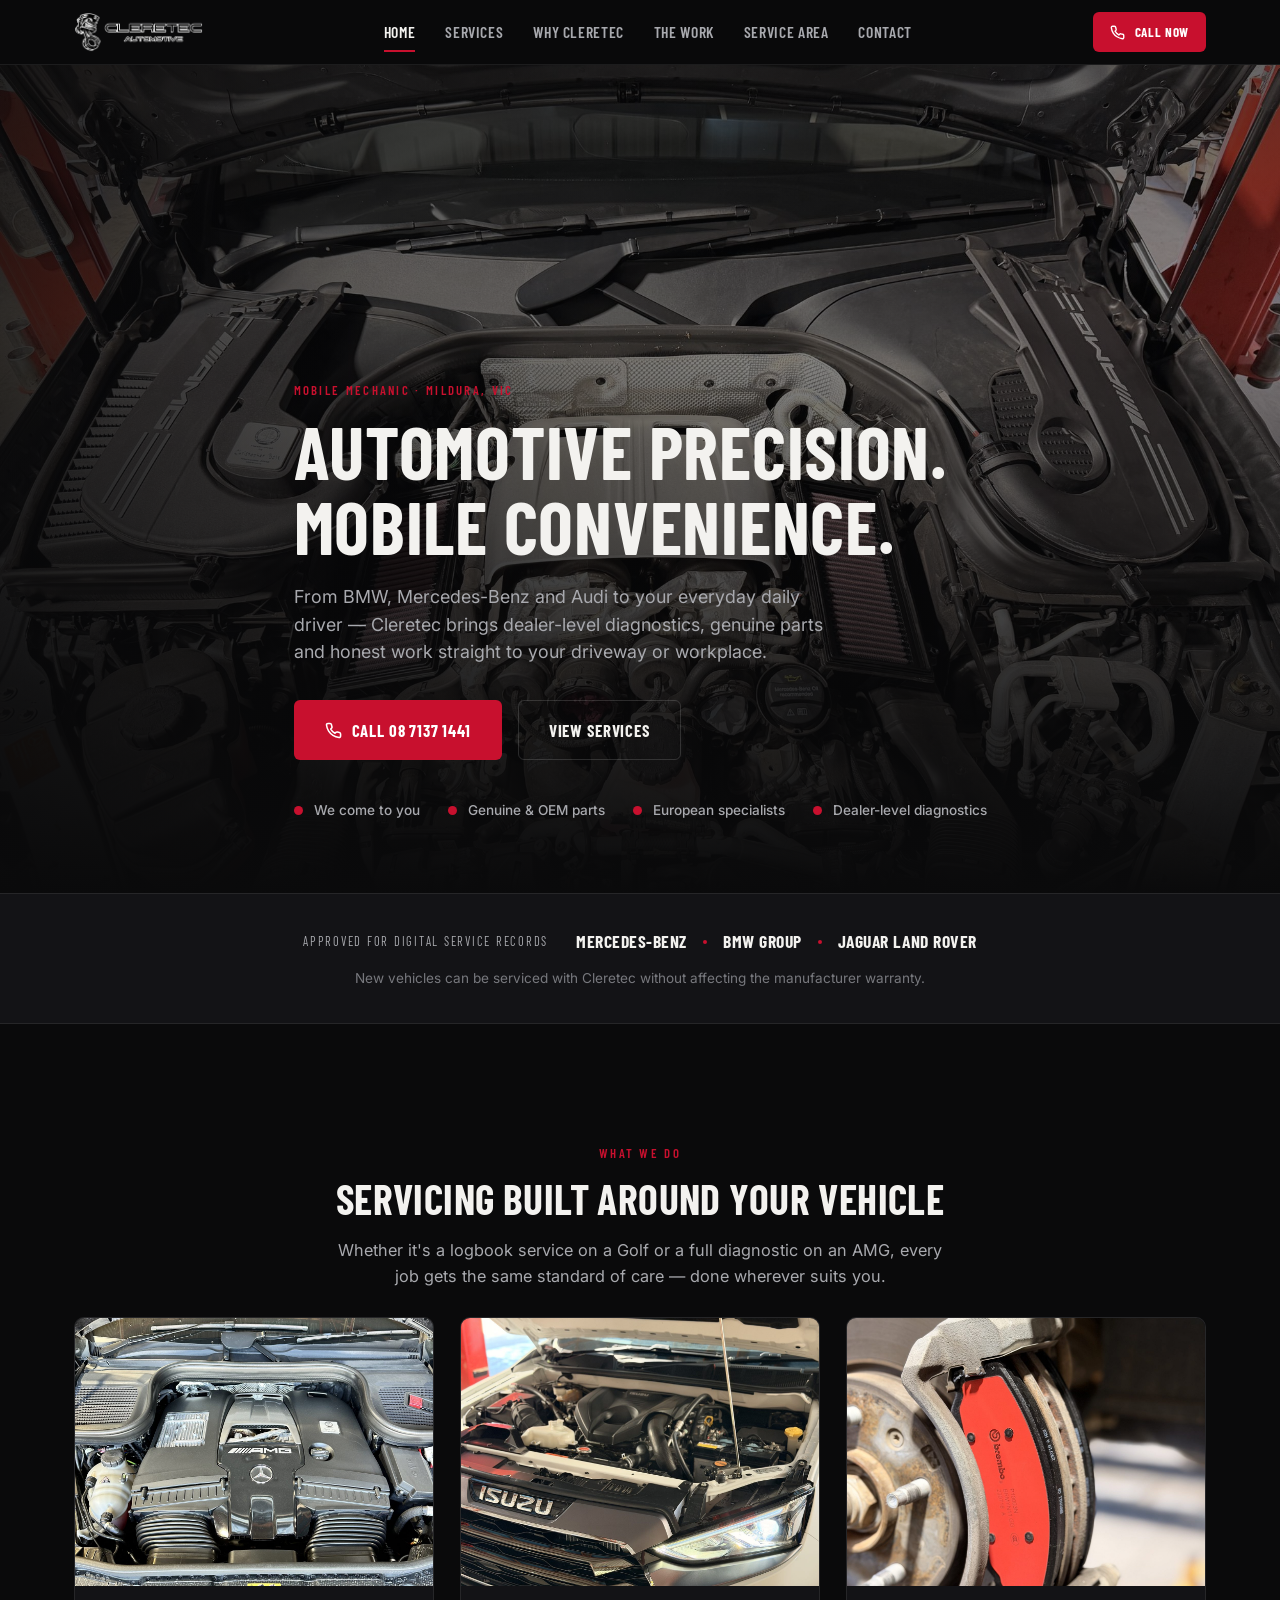
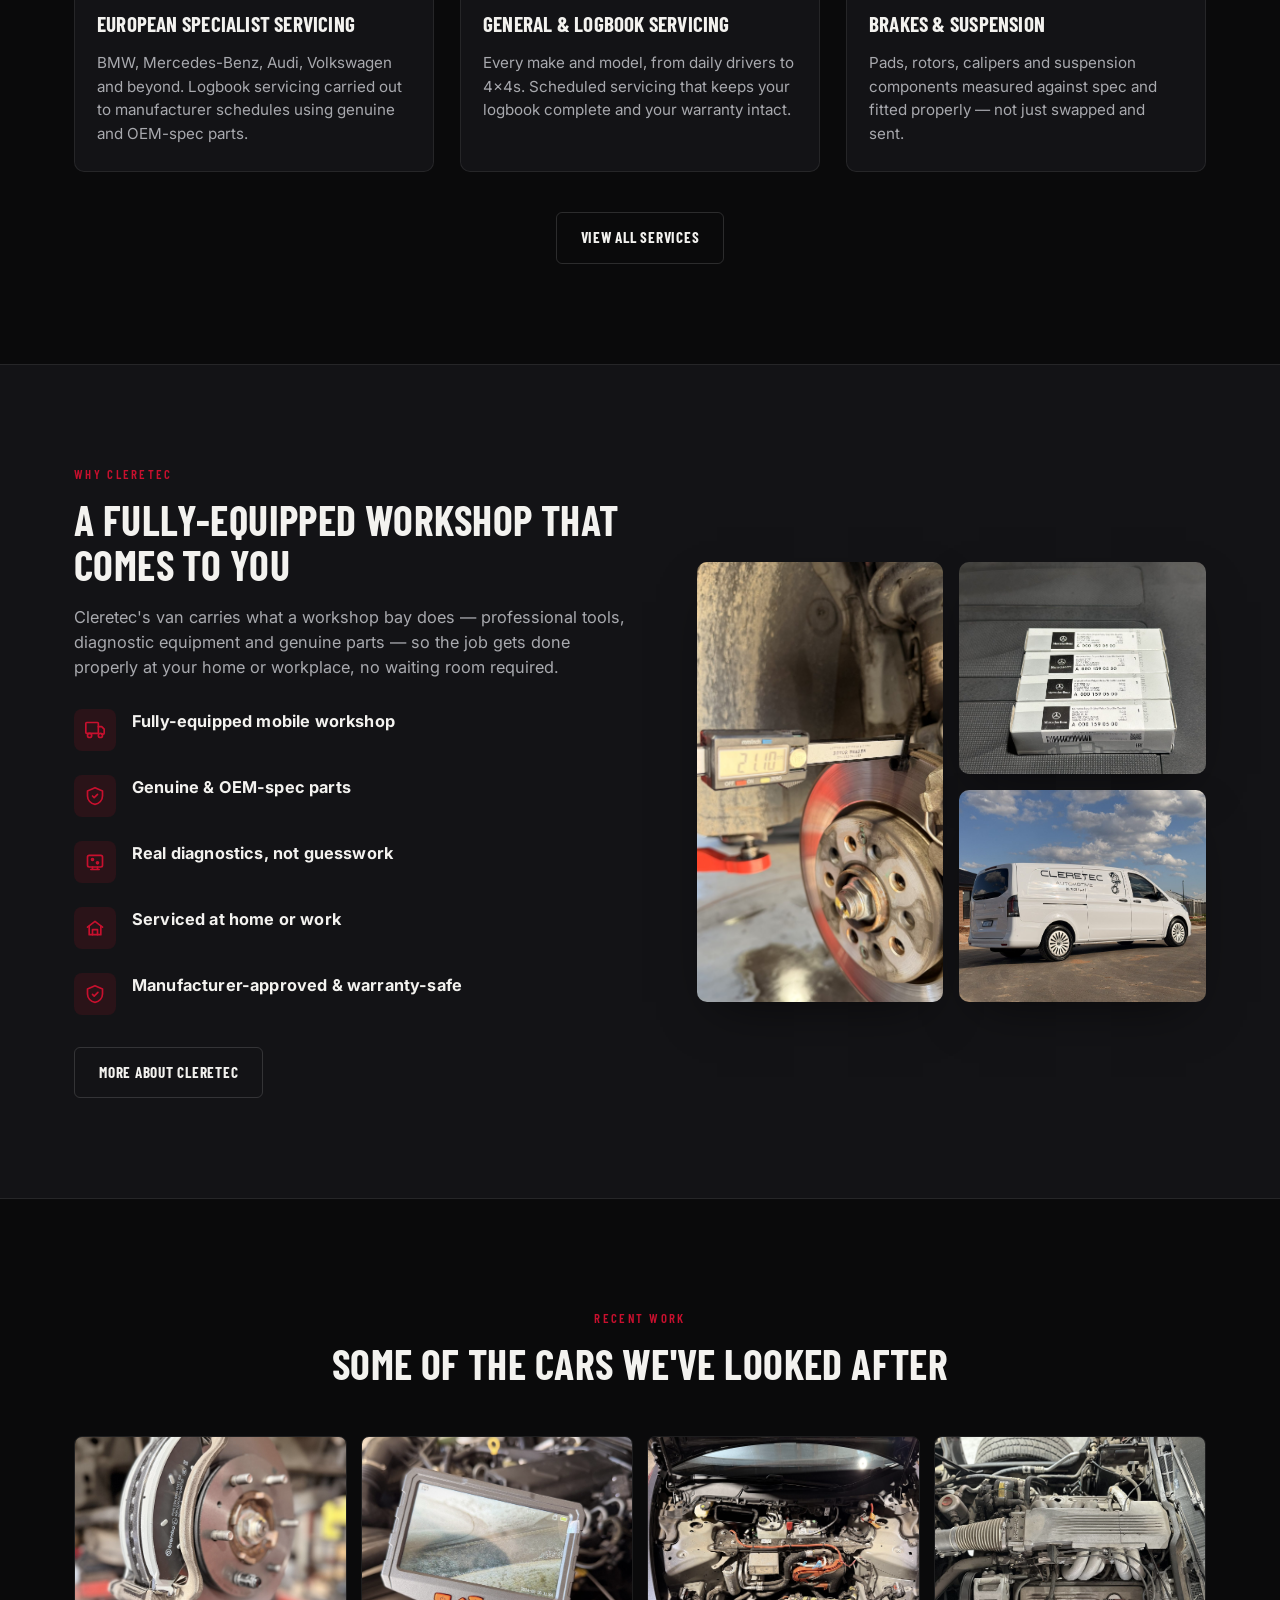
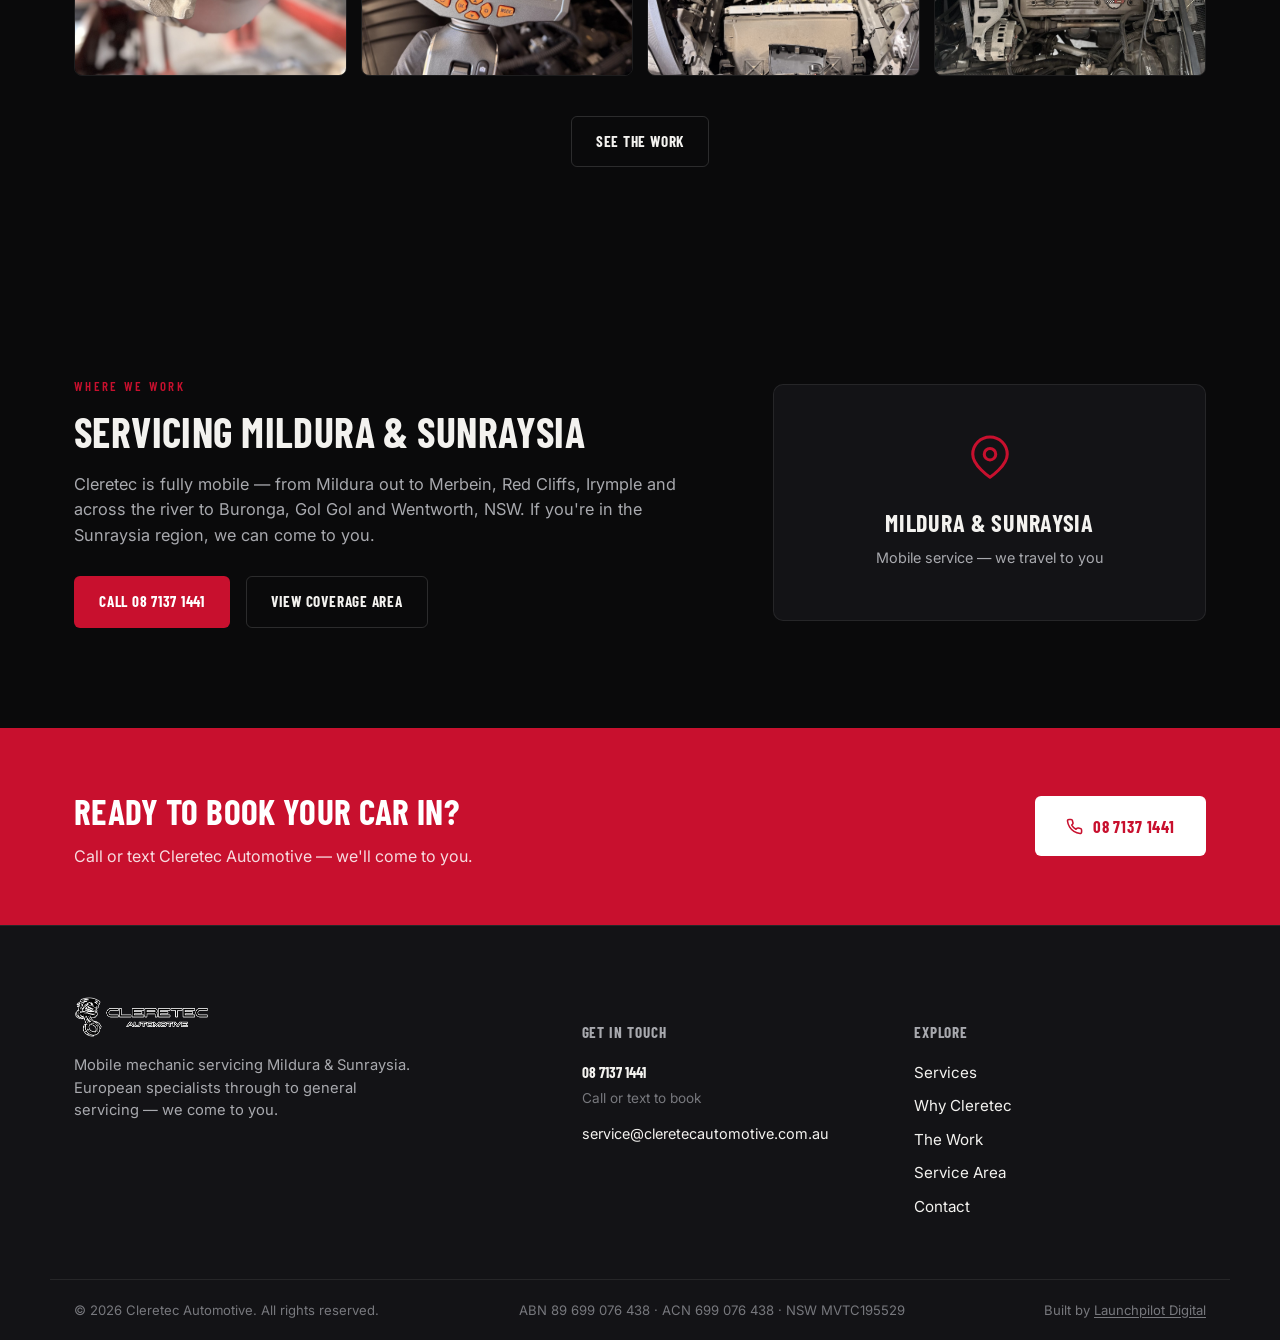
==== index.html @ f159f2f2 "Initial commit: Cleretec Automotive marketing site Static multi-page site (home, services, why us, w" ====
<!DOCTYPE html>
<html lang="en-AU">
<head>
<meta charset="UTF-8">
<meta name="viewport" content="width=device-width, initial-scale=1.0">
<title>Cleretec Automotive | Mobile Mechanic Mildura — European & General Servicing</title>
<meta name="description" content="Cleretec Automotive is a mobile mechanic servicing Mildura &amp; the Sunraysia region — European specialists (BMW, Mercedes-Benz, Audi, VW) through to general servicing, brakes, diagnostics and batteries. We come to you.">
<meta name="theme-color" content="#0a0a0b">
<link rel="icon" type="image/png" sizes="32x32" href="images/favicon-32.png">
<link rel="apple-touch-icon" sizes="180x180" href="images/favicon-180.png">
<link rel="preconnect" href="https://fonts.googleapis.com">
<link rel="preconnect" href="https://fonts.gstatic.com" crossorigin>
<link href="https://fonts.googleapis.com/css2?family=Barlow+Condensed:wght@500;600;700;800&family=Inter:wght@400;500;600;700&display=swap" rel="stylesheet">
<link rel="stylesheet" href="css/styles.css">

<link rel="canonical" href="https://cleretecautomotive.com.au/">

<meta property="og:type" content="website">
<meta property="og:site_name" content="Cleretec Automotive">
<meta property="og:title" content="Cleretec Automotive | Mobile Mechanic Mildura — European & General Servicing">
<meta property="og:description" content="Cleretec Automotive is a mobile mechanic servicing Mildura &amp; the Sunraysia region — European specialists (BMW, Mercedes-Benz, Audi, VW) through to general servicing, brakes, diagnostics and batteries. We come to you.">
<meta property="og:url" content="https://cleretecautomotive.com.au/">
<meta property="og:image" content="https://cleretecautomotive.com.au/images/og-image.jpg">
<meta property="og:image:width" content="1200">
<meta property="og:image:height" content="630">
<meta property="og:locale" content="en_AU">

<meta name="twitter:card" content="summary_large_image">
<meta name="twitter:title" content="Cleretec Automotive | Mobile Mechanic Mildura — European & General Servicing">
<meta name="twitter:description" content="Cleretec Automotive is a mobile mechanic servicing Mildura &amp; the Sunraysia region — European specialists (BMW, Mercedes-Benz, Audi, VW) through to general servicing, brakes, diagnostics and batteries. We come to you.">
<meta name="twitter:image" content="https://cleretecautomotive.com.au/images/og-image.jpg">

<script type="application/ld+json">
{
  "@context": "https://schema.org",
  "@type": "AutoRepair",
  "@id": "https://cleretecautomotive.com.au/#business",
  "name": "Cleretec Automotive",
  "url": "https://cleretecautomotive.com.au/",
  "image": "https://cleretecautomotive.com.au/images/og-image.jpg",
  "logo": "https://cleretecautomotive.com.au/images/logo.png",
  "telephone": "+61871371441",
  "email": "service@cleretecautomotive.com.au",
  "description": "Fully mobile mechanic based in Mildura, VIC, servicing the Sunraysia region. European specialist servicing (Mercedes-Benz, BMW, Audi, Volkswagen) through to general servicing, approved for digital service records across Mercedes-Benz, BMW Group and Jaguar Land Rover.",
  "priceRange": "$$",
  "areaServed": [
    {
      "@type": "City",
      "name": "Mildura, VIC"
    },
    {
      "@type": "Place",
      "name": "Merbein, VIC"
    },
    {
      "@type": "Place",
      "name": "Red Cliffs, VIC"
    },
    {
      "@type": "Place",
      "name": "Irymple, VIC"
    },
    {
      "@type": "Place",
      "name": "Nichols Point, VIC"
    },
    {
      "@type": "Place",
      "name": "Buronga, NSW"
    },
    {
      "@type": "Place",
      "name": "Gol Gol, NSW"
    },
    {
      "@type": "Place",
      "name": "Wentworth, NSW"
    }
  ],
  "address": {
    "@type": "PostalAddress",
    "addressLocality": "Mildura",
    "addressRegion": "VIC",
    "addressCountry": "AU"
  },
  "makesOffer": [
    {
      "@type": "Offer",
      "itemOffered": {
        "@type": "Service",
        "name": "European Specialist Servicing"
      }
    },
    {
      "@type": "Offer",
      "itemOffered": {
        "@type": "Service",
        "name": "General & Logbook Servicing"
      }
    },
    {
      "@type": "Offer",
      "itemOffered": {
        "@type": "Service",
        "name": "Brakes & Suspension"
      }
    },
    {
      "@type": "Offer",
      "itemOffered": {
        "@type": "Service",
        "name": "Diagnostics & Fault Finding"
      }
    },
    {
      "@type": "Offer",
      "itemOffered": {
        "@type": "Service",
        "name": "Batteries & Electrical"
      }
    },
    {
      "@type": "Offer",
      "itemOffered": {
        "@type": "Service",
        "name": "Fluids & Filters"
      }
    }
  ]
}
</script>
<script type="application/ld+json">
{
  "@context": "https://schema.org",
  "@type": "BreadcrumbList",
  "itemListElement": [
    {
      "@type": "ListItem",
      "position": 1,
      "name": "Home",
      "item": "https://cleretecautomotive.com.au/"
    }
  ]
}
</script>
</head>
<body>
<div class="route-progress" id="routeProgress"></div>
<header class="site-header" id="siteHeader">
  <div class="site-header__inner">
    <a href="index.html" class="brand">
      <img src="images/logo.png" alt="Cleretec Automotive" class="brand__logo">
    </a>

    <nav class="nav" id="siteNav">
      <a href="index.html" class="is-active">Home</a>
      <a href="services.html">Services</a>
      <a href="why-cleretec.html">Why Cleretec</a>
      <a href="the-work.html">The Work</a>
      <a href="service-area.html">Service Area</a>
      <a href="contact.html">Contact</a>
    </nav>

    <div class="header__actions">
      <a href="tel:0871371441" class="btn btn--primary btn--sm">
        <svg width="15" height="15" viewBox="0 0 24 24" fill="none" stroke="currentColor" stroke-width="2.2" stroke-linecap="round" stroke-linejoin="round"><path d="M22 16.92v3a2 2 0 0 1-2.18 2 19.79 19.79 0 0 1-8.63-3.07 19.5 19.5 0 0 1-6-6 19.79 19.79 0 0 1-3.07-8.67A2 2 0 0 1 4.11 2h3a2 2 0 0 1 2 1.72c.127.96.361 1.903.7 2.81a2 2 0 0 1-.45 2.11L8.09 9.91a16 16 0 0 0 6 6l1.27-1.27a2 2 0 0 1 2.11-.45c.907.339 1.85.573 2.81.7A2 2 0 0 1 22 16.92z"/></svg>
        Call Now
      </a>
      <button class="nav-toggle" id="navToggle" aria-label="Toggle menu" aria-expanded="false">
        <span></span><span></span><span></span>
      </button>
    </div>
  </div>
</header>
<main id="top">

  <!-- HERO -->
  <section class="hero">
    <div class="hero__media">
      <img src="images/hero-amg-engine.jpg" alt="Mercedes-AMG V8 engine bay serviced by Cleretec Automotive" loading="eager">
      <div class="hero__scrim"></div>
    </div>
    <div class="hero__content container">
      <p class="eyebrow">Mobile Mechanic · Mildura, VIC</p>
      <h1>Automotive precision.<br>Mobile convenience.</h1>
      <p class="hero__lead">From BMW, Mercedes-Benz and Audi to your everyday daily driver — Cleretec brings dealer-level diagnostics, genuine parts and honest work straight to your driveway or workplace.</p>
      <div class="hero__actions">
        <a href="tel:0871371441" class="btn btn--primary btn--lg">
          <svg width="17" height="17" viewBox="0 0 24 24" fill="none" stroke="currentColor" stroke-width="2.2" stroke-linecap="round" stroke-linejoin="round"><path d="M22 16.92v3a2 2 0 0 1-2.18 2 19.79 19.79 0 0 1-8.63-3.07 19.5 19.5 0 0 1-6-6 19.79 19.79 0 0 1-3.07-8.67A2 2 0 0 1 4.11 2h3a2 2 0 0 1 2 1.72c.127.96.361 1.903.7 2.81a2 2 0 0 1-.45 2.11L8.09 9.91a16 16 0 0 0 6 6l1.27-1.27a2 2 0 0 1 2.11-.45c.907.339 1.85.573 2.81.7A2 2 0 0 1 22 16.92z"/></svg>
          Call 08 7137 1441
        </a>
        <a href="services.html" class="btn btn--ghost btn--lg">View Services</a>
      </div>
      <ul class="hero__badges">
        <li>We come to you</li>
        <li>Genuine &amp; OEM parts</li>
        <li>European specialists</li>
        <li>Dealer-level diagnostics</li>
      </ul>
    </div>
  </section>

  <!-- BRANDS STRIP -->
  <section class="brands-strip">
    <div class="container brands-strip__inner">
      <span class="brands-strip__label">Approved For Digital Service Records</span>
      <span class="brands-strip__names">
        Mercedes-Benz <span class="dot"></span> BMW Group <span class="dot"></span> Jaguar Land Rover
      </span>
      <p class="brands-strip__note">New vehicles can be serviced with Cleretec without affecting the manufacturer warranty.</p>
    </div>
  </section>

  <!-- SERVICES TEASER -->
  <section class="services" id="services">
    <div class="container">
      <p class="eyebrow eyebrow--center">What We Do</p>
      <h2 class="section-title">Servicing built around your vehicle</h2>
      <p class="section-lead">Whether it's a logbook service on a Golf or a full diagnostic on an AMG, every job gets the same standard of care — done wherever suits you.</p>

      <div class="grid grid--services">

        <article class="card">
          <div class="card__media"><img src="images/amg-v8.jpg" alt="AMG V8 engine bay" loading="lazy"></div>
          <div class="card__body">
            <h3>European Specialist Servicing</h3>
            <p>BMW, Mercedes-Benz, Audi, Volkswagen and beyond. Logbook servicing carried out to manufacturer schedules using genuine and OEM-spec parts.</p>
          </div>
        </article>

        <article class="card">
          <div class="card__media"><img src="images/isuzu-engine.jpg" alt="General servicing on a modern SUV engine bay" loading="lazy"></div>
          <div class="card__body">
            <h3>General &amp; Logbook Servicing</h3>
            <p>Every make and model, from daily drivers to 4x4s. Scheduled servicing that keeps your logbook complete and your warranty intact.</p>
          </div>
        </article>

        <article class="card">
          <div class="card__media"><img src="images/brembo-brake-bmw.jpg" alt="Brembo brake pad fitted to a BMW" loading="lazy"></div>
          <div class="card__body">
            <h3>Brakes &amp; Suspension</h3>
            <p>Pads, rotors, calipers and suspension components measured against spec and fitted properly — not just swapped and sent.</p>
          </div>
        </article>

      </div>

      <div class="teaser-foot">
        <a href="services.html" class="btn btn--ghost">View All Services</a>
      </div>
    </div>
  </section>

  <!-- WHY TEASER -->
  <section class="why" id="why">
    <div class="container why__grid">
      <div class="why__text">
        <p class="eyebrow">Why Cleretec</p>
        <h2 class="section-title">A fully-equipped workshop that comes to you</h2>
        <p class="section-lead">Cleretec's van carries what a workshop bay does — professional tools, diagnostic equipment and genuine parts — so the job gets done properly at your home or workplace, no waiting room required.</p>

        <ul class="why__list">
          <li>
            <span class="why__icon">
              <svg width="20" height="20" viewBox="0 0 24 24" fill="none" stroke="currentColor" stroke-width="2" stroke-linecap="round" stroke-linejoin="round"><rect x="1" y="3" width="15" height="13" rx="1"/><path d="M16 8h4l3 3v5a1 1 0 0 1-1 1h-2"/><circle cx="5.5" cy="18.5" r="2.5"/><circle cx="18.5" cy="18.5" r="2.5"/></svg>
            </span>
            <div><h4>Fully-equipped mobile workshop</h4></div>
          </li>
          <li>
            <span class="why__icon">
              <svg width="20" height="20" viewBox="0 0 24 24" fill="none" stroke="currentColor" stroke-width="2" stroke-linecap="round" stroke-linejoin="round"><path d="M12 2 3 6v6c0 5 3.8 9.4 9 10 5.2-.6 9-5 9-10V6l-9-4Z"/><path d="m9 12 2 2 4-4"/></svg>
            </span>
            <div><h4>Genuine &amp; OEM-spec parts</h4></div>
          </li>
          <li>
            <span class="why__icon">
              <svg width="20" height="20" viewBox="0 0 24 24" fill="none" stroke="currentColor" stroke-width="2" stroke-linecap="round" stroke-linejoin="round"><rect x="3" y="4" width="18" height="14" rx="2"/><path d="M7 21h10M9 18v3M15 18v3"/><circle cx="9" cy="9" r="1.2"/><circle cx="15" cy="13" r="1.2"/></svg>
            </span>
            <div><h4>Real diagnostics, not guesswork</h4></div>
          </li>
          <li>
            <span class="why__icon">
              <svg width="20" height="20" viewBox="0 0 24 24" fill="none" stroke="currentColor" stroke-width="2" stroke-linecap="round" stroke-linejoin="round"><path d="M3 11 12 4l9 7"/><path d="M5 10v10h14V10"/><path d="M9 20v-6h6v6"/></svg>
            </span>
            <div><h4>Serviced at home or work</h4></div>
          </li>
          <li>
            <span class="why__icon">
              <svg width="20" height="20" viewBox="0 0 24 24" fill="none" stroke="currentColor" stroke-width="2" stroke-linecap="round" stroke-linejoin="round"><path d="M12 2 3 6v6c0 5 3.8 9.4 9 10 5.2-.6 9-5 9-10V6l-9-4Z"/><path d="M9 12.5 11 14.5 15.5 10"/></svg>
            </span>
            <div><h4>Manufacturer-approved &amp; warranty-safe</h4></div>
          </li>
        </ul>

        <div class="teaser-foot" style="text-align:left; margin-top:32px;">
          <a href="why-cleretec.html" class="btn btn--ghost">More About Cleretec</a>
        </div>
      </div>

      <div class="why__media">
        <img src="images/rotor-measure.jpg" alt="Measuring brake rotor thickness with a digital caliper" class="why__img why__img--1" loading="lazy">
        <img src="images/mb-spark-plugs.jpg" alt="Genuine Mercedes-Benz spark plugs" class="why__img why__img--2" loading="lazy">
        <img src="images/van-open-toolchest.jpg" alt="Cleretec Automotive van fitted with tool storage" class="why__img why__img--3" loading="lazy">
      </div>
    </div>
  </section>

  <!-- WORK TEASER -->
  <section class="gallery" id="work">
    <div class="container">
      <p class="eyebrow eyebrow--center">Recent Work</p>
      <h2 class="section-title">Some of the cars we've looked after</h2>

      <div class="gallery__grid">
        <img src="images/brembo-brake-rotor.jpg" alt="Brembo brake rotor and pad" loading="lazy">
        <img src="images/borescope.jpg" alt="Borescope engine inspection" loading="lazy">
        <img src="images/hybrid-hv-cables.jpg" alt="Hybrid vehicle high-voltage system" loading="lazy">
        <img src="images/suspension-coilover.jpg" alt="Suspension and coilover replacement" loading="lazy">
      </div>

      <div class="teaser-foot">
        <a href="the-work.html" class="btn btn--ghost">See The Work</a>
      </div>
    </div>
  </section>

  <!-- SERVICE AREA TEASER -->
  <section class="area" id="area">
    <div class="container area__grid">
      <div>
        <p class="eyebrow">Where We Work</p>
        <h2 class="section-title">Servicing Mildura &amp; Sunraysia</h2>
        <p class="section-lead">Cleretec is fully mobile — from Mildura out to Merbein, Red Cliffs, Irymple and across the river to Buronga, Gol Gol and Wentworth, NSW. If you're in the Sunraysia region, we can come to you.</p>
        <div class="hero__actions" style="margin-bottom:0;">
          <a href="tel:0871371441" class="btn btn--primary">
            Call 08 7137 1441
          </a>
          <a href="service-area.html" class="btn btn--ghost">View Coverage Area</a>
        </div>
      </div>
      <div class="area__badge">
        <svg width="46" height="46" viewBox="0 0 24 24" fill="none" stroke="currentColor" stroke-width="1.6" stroke-linecap="round" stroke-linejoin="round"><path d="M21 10c0 6-9 12-9 12s-9-6-9-12a9 9 0 0 1 18 0Z"/><circle cx="12" cy="10" r="3"/></svg>
        <p>Mildura &amp; Sunraysia</p>
        <span>Mobile service — we travel to you</span>
      </div>
    </div>
  </section>
  <section class="cta-banner">
    <div class="container cta-banner__inner">
      <div>
        <h2>Ready to book your car in?</h2>
        <p>Call or text Cleretec Automotive — we'll come to you.</p>
      </div>
      <a href="tel:0871371441" class="btn btn--primary btn--lg">
        <svg width="17" height="17" viewBox="0 0 24 24" fill="none" stroke="currentColor" stroke-width="2.2" stroke-linecap="round" stroke-linejoin="round"><path d="M22 16.92v3a2 2 0 0 1-2.18 2 19.79 19.79 0 0 1-8.63-3.07 19.5 19.5 0 0 1-6-6 19.79 19.79 0 0 1-3.07-8.67A2 2 0 0 1 4.11 2h3a2 2 0 0 1 2 1.72c.127.96.361 1.903.7 2.81a2 2 0 0 1-.45 2.11L8.09 9.91a16 16 0 0 0 6 6l1.27-1.27a2 2 0 0 1 2.11-.45c.907.339 1.85.573 2.81.7A2 2 0 0 1 22 16.92z"/></svg>
        08 7137 1441
      </a>
    </div>
  </section>
</main>

<footer class="site-footer" id="contact-footer">
  <div class="container footer__inner">
    <div class="footer__brand">
      <img src="images/logo.png" alt="Cleretec Automotive" class="footer__logo">
      <p>Mobile mechanic servicing Mildura &amp; Sunraysia. European specialists through to general servicing — we come to you.</p>
    </div>

    <div class="footer__col">
      <h5>Get In Touch</h5>
      <a href="tel:0871371441" class="footer__phone">08 7137 1441</a>
      <p class="footer__note">Call or text to book</p>
      <a href="mailto:service@cleretecautomotive.com.au" class="footer__email">service@cleretecautomotive.com.au</a>
    </div>

    <div class="footer__col">
      <h5>Explore</h5>
      <a href="services.html">Services</a>
      <a href="why-cleretec.html">Why Cleretec</a>
      <a href="the-work.html">The Work</a>
      <a href="service-area.html">Service Area</a>
      <a href="contact.html">Contact</a>
    </div>
  </div>
  <div class="footer__bottom container">
    <p>&copy; <span id="year"></span> Cleretec Automotive. All rights reserved.</p>
    <p class="footer__legal">ABN 89 699 076 438 &middot; ACN 699 076 438 &middot; NSW MVTC195529</p>
    <p class="footer__credit">Built by <a href="https://launchpilotdigital.com.au" target="_blank" rel="noopener">Launchpilot Digital</a></p>
  </div>
</footer>

<a href="tel:0871371441" class="mobile-call-fab" aria-label="Call Cleretec Automotive">
  <svg width="22" height="22" viewBox="0 0 24 24" fill="none" stroke="currentColor" stroke-width="2.2" stroke-linecap="round" stroke-linejoin="round"><path d="M22 16.92v3a2 2 0 0 1-2.18 2 19.79 19.79 0 0 1-8.63-3.07 19.5 19.5 0 0 1-6-6 19.79 19.79 0 0 1-3.07-8.67A2 2 0 0 1 4.11 2h3a2 2 0 0 1 2 1.72c.127.96.361 1.903.7 2.81a2 2 0 0 1-.45 2.11L8.09 9.91a16 16 0 0 0 6 6l1.27-1.27a2 2 0 0 1 2.11-.45c.907.339 1.85.573 2.81.7A2 2 0 0 1 22 16.92z"/></svg>
</a>

<script src="js/main.js"></script>
</body>
</html>
---- css/styles.css ----
/* ---------------------------------------------------
   Cleretec Automotive — styles
--------------------------------------------------- */

:root {
  --bg: #0a0a0b;
  --bg-alt: #131316;
  --bg-alt-2: #1a1b1f;
  --line: rgba(255,255,255,0.08);
  --line-strong: rgba(255,255,255,0.14);
  --text: #f3f2ef;
  --text-dim: #a8a9ae;
  --text-dimmer: #77787d;
  --accent: #c8102e;
  --accent-hover: #e2183a;
  --accent-soft: rgba(200,16,46,0.12);
  --radius: 10px;
  --container: 1180px;
  --shadow: 0 20px 50px -20px rgba(0,0,0,0.6);
  --ff-head: "Barlow Condensed", "Arial Narrow", sans-serif;
  --ff-body: "Inter", -apple-system, BlinkMacSystemFont, "Segoe UI", sans-serif;
}

* { box-sizing: border-box; }
html { scroll-behavior: smooth; }

body {
  margin: 0;
  background: var(--bg);
  color: var(--text);
  font-family: var(--ff-body);
  line-height: 1.55;
  -webkit-font-smoothing: antialiased;
}

img { max-width: 100%; display: block; }

/* ---------------- Page transitions ---------------- */
.route-progress {
  position: fixed;
  top: 0;
  left: 0;
  height: 3px;
  width: 0%;
  background: var(--accent);
  z-index: 999;
  opacity: 0;
  pointer-events: none;
  transition: width 0.35s cubic-bezier(.4,0,.2,1), opacity 0.2s ease;
}
.route-progress.is-active { opacity: 1; width: 72%; }
.route-progress.is-done {
  opacity: 0;
  width: 100%;
  transition: width 0.2s ease, opacity 0.3s ease 0.1s;
}

body { animation: ctec-body-in 0.5s ease both; }
main { animation: ctec-main-in 0.6s cubic-bezier(.16,1,.3,1) both; animation-delay: 0.05s; }

body.is-leaving { animation: ctec-body-out 0.32s ease forwards; }
body.is-leaving main { animation: ctec-main-out 0.32s cubic-bezier(.4,0,1,1) forwards; }

@keyframes ctec-body-in { from { opacity: 0; } to { opacity: 1; } }
@keyframes ctec-body-out { to { opacity: 0; } }
@keyframes ctec-main-in {
  from { opacity: 0; transform: translateY(18px); }
  to   { opacity: 1; transform: translateY(0); }
}
@keyframes ctec-main-out {
  to { opacity: 0; transform: translateY(-14px); }
}

@media (prefers-reduced-motion: reduce) {
  .route-progress { transition: none; }
  body, main, body.is-leaving, body.is-leaving main {
    animation: none !important;
  }
}

a {
  color: inherit;
  text-decoration: none;
}

h1, h2, h3, h4 {
  font-family: var(--ff-head);
  font-weight: 700;
  letter-spacing: 0.01em;
  margin: 0;
  text-transform: uppercase;
}

p { margin: 0; }

.container {
  max-width: var(--container);
  margin: 0 auto;
  padding: 0 24px;
}

.eyebrow {
  font-family: var(--ff-head);
  text-transform: uppercase;
  letter-spacing: 0.18em;
  font-size: 0.8rem;
  font-weight: 600;
  color: var(--accent);
  margin: 0 0 12px;
}
.eyebrow--center { text-align: center; }

.section-title {
  font-size: clamp(1.9rem, 3.4vw, 2.6rem);
  line-height: 1.08;
  margin-bottom: 18px;
}

.section-lead {
  color: var(--text-dim);
  font-size: 1.02rem;
  max-width: 620px;
  margin-bottom: 28px;
}

section.services .section-title,
section.services .section-lead,
section.gallery .section-title {
  text-align: center;
  margin-left: auto;
  margin-right: auto;
}

/* ---------------- Buttons ---------------- */
.btn {
  display: inline-flex;
  align-items: center;
  gap: 10px;
  font-family: var(--ff-head);
  font-weight: 700;
  text-transform: uppercase;
  letter-spacing: 0.05em;
  font-size: 0.95rem;
  padding: 13px 24px;
  border-radius: 6px;
  border: 1px solid transparent;
  cursor: pointer;
  transition: transform 0.15s ease, background 0.2s ease, border-color 0.2s ease;
  white-space: nowrap;
}
.btn:hover { transform: translateY(-1px); }

.btn--primary {
  background: var(--accent);
  color: #fff;
}
.btn--primary:hover { background: var(--accent-hover); }

.btn--ghost {
  background: transparent;
  border-color: var(--line-strong);
  color: var(--text);
}
.btn--ghost:hover { border-color: var(--text-dim); }

.btn--lg { padding: 16px 30px; font-size: 1.05rem; }
.btn--sm { padding: 9px 16px; font-size: 0.82rem; }

/* ---------------- Header ---------------- */
.site-header {
  position: sticky;
  top: 0;
  z-index: 100;
  background: rgba(10,10,11,0.85);
  backdrop-filter: blur(10px);
  border-bottom: 1px solid var(--line);
}
.site-header__inner {
  max-width: var(--container);
  margin: 0 auto;
  padding: 12px 24px;
  display: flex;
  align-items: center;
  justify-content: space-between;
  gap: 20px;
}

.brand__logo { height: 40px; width: auto; }

.nav {
  display: flex;
  gap: 30px;
}
.nav a {
  font-family: var(--ff-head);
  font-size: 0.98rem;
  font-weight: 600;
  letter-spacing: 0.04em;
  text-transform: uppercase;
  color: var(--text-dim);
  transition: color 0.15s ease;
}
.nav a:hover { color: var(--text); }
.nav a.is-active {
  color: var(--text);
  position: relative;
}
.nav a.is-active::after {
  content: "";
  position: absolute;
  left: 0;
  right: 0;
  bottom: -8px;
  height: 2px;
  background: var(--accent);
}

.header__actions {
  display: flex;
  align-items: center;
  gap: 14px;
}

.nav-toggle {
  display: none;
  flex-direction: column;
  justify-content: center;
  gap: 5px;
  width: 34px;
  height: 34px;
  background: transparent;
  border: 1px solid var(--line-strong);
  border-radius: 6px;
  cursor: pointer;
  padding: 0;
}
.nav-toggle span {
  display: block;
  height: 2px;
  width: 16px;
  margin: 0 auto;
  background: var(--text);
  transition: transform 0.2s ease, opacity 0.2s ease;
}
.nav-toggle.is-open span:nth-child(1) { transform: translateY(7px) rotate(45deg); }
.nav-toggle.is-open span:nth-child(2) { opacity: 0; }
.nav-toggle.is-open span:nth-child(3) { transform: translateY(-7px) rotate(-45deg); }

/* ---------------- Hero ---------------- */
.hero {
  position: relative;
  min-height: 92vh;
  display: flex;
  align-items: flex-end;
  overflow: hidden;
}
.hero__media {
  position: absolute;
  inset: 0;
  z-index: 0;
}
.hero__media img {
  width: 100%;
  height: 100%;
  object-fit: cover;
  object-position: center 60%;
}
.hero__scrim {
  position: absolute;
  inset: 0;
  background:
    linear-gradient(180deg, rgba(8,8,9,0.55) 0%, rgba(8,8,9,0.35) 30%, rgba(8,8,9,0.85) 78%, #0a0a0b 100%),
    linear-gradient(90deg, rgba(8,8,9,0.75) 0%, rgba(8,8,9,0.15) 55%);
}

.hero__content {
  position: relative;
  z-index: 1;
  padding-top: 80px;
  padding-bottom: 72px;
  max-width: 760px;
}

.hero h1 {
  font-size: clamp(2.6rem, 6vw, 4.6rem);
  line-height: 1.02;
  margin-bottom: 20px;
}

.hero__lead {
  color: var(--text-dim);
  font-size: 1.12rem;
  max-width: 540px;
  margin-bottom: 34px;
}

.hero__actions {
  display: flex;
  gap: 16px;
  flex-wrap: wrap;
  margin-bottom: 40px;
}

.hero__badges {
  list-style: none;
  margin: 0;
  padding: 0;
  display: flex;
  flex-wrap: wrap;
  gap: 10px 28px;
}
.hero__badges li {
  font-size: 0.85rem;
  color: var(--text-dim);
  position: relative;
  padding-left: 20px;
  font-weight: 500;
}
.hero__badges li::before {
  content: "";
  position: absolute;
  left: 0;
  top: 6px;
  width: 9px;
  height: 9px;
  border-radius: 50%;
  background: var(--accent);
}

/* ---------------- Page banner (inner pages) ---------------- */
.page-hero {
  position: relative;
  min-height: 42vh;
  display: flex;
  align-items: flex-end;
  overflow: hidden;
}
.page-hero__media {
  position: absolute;
  inset: 0;
  z-index: 0;
}
.page-hero__media img {
  width: 100%;
  height: 100%;
  object-fit: cover;
}
.page-hero__scrim {
  position: absolute;
  inset: 0;
  background:
    linear-gradient(180deg, rgba(8,8,9,0.55) 0%, rgba(8,8,9,0.5) 40%, #0a0a0b 100%),
    linear-gradient(90deg, rgba(8,8,9,0.7) 0%, rgba(8,8,9,0.1) 60%);
}
.page-hero__content {
  position: relative;
  z-index: 1;
  padding: 90px 0 44px;
}
.page-hero .eyebrow { margin-bottom: 10px; }
.page-hero h1 {
  font-size: clamp(2.2rem, 4.6vw, 3.4rem);
  line-height: 1.05;
}
.page-hero__lead {
  margin-top: 14px;
  max-width: 560px;
  color: var(--text-dim);
  font-size: 1.05rem;
}

.teaser-foot {
  margin-top: 40px;
  text-align: center;
}

/* ---------------- Brands strip ---------------- */
.brands-strip {
  background: var(--bg-alt);
  border-top: 1px solid var(--line);
  border-bottom: 1px solid var(--line);
  padding: 34px 0;
}
.brands-strip__inner {
  display: flex;
  align-items: center;
  justify-content: center;
  gap: 10px 28px;
  flex-wrap: wrap;
  text-align: center;
}
.brands-strip__label {
  font-family: var(--ff-head);
  text-transform: uppercase;
  letter-spacing: 0.14em;
  font-size: 0.78rem;
  color: var(--text-dim);
  white-space: nowrap;
}
.brands-strip__names {
  display: flex;
  align-items: center;
  gap: 16px;
  flex-wrap: wrap;
  justify-content: center;
  font-family: var(--ff-head);
  text-transform: uppercase;
  letter-spacing: 0.03em;
  font-size: 1.1rem;
  font-weight: 700;
  color: var(--text);
}
.brands-strip__names .dot {
  width: 4px;
  height: 4px;
  border-radius: 50%;
  background: var(--accent);
  display: inline-block;
}
.brands-strip__note {
  width: 100%;
  color: var(--text-dimmer);
  font-size: 0.85rem;
  margin-top: 2px;
}

/* ---------------- Cards / Services ---------------- */
.services { padding: 120px 0 100px; }
.page-content .services,
.page-content .why,
.page-content .gallery,
.page-content .area { padding-top: 90px; }

.grid { display: grid; gap: 26px; }
.grid--services {
  grid-template-columns: repeat(3, 1fr);
}

.card {
  background: var(--bg-alt);
  border: 1px solid var(--line);
  border-radius: var(--radius);
  overflow: hidden;
  transition: transform 0.2s ease, border-color 0.2s ease;
}
.card:hover {
  transform: translateY(-4px);
  border-color: var(--line-strong);
}
.card__media {
  aspect-ratio: 4 / 3;
  overflow: hidden;
}
.card__media img {
  width: 100%;
  height: 100%;
  object-fit: cover;
  transition: transform 0.4s ease;
}
.card:hover .card__media img { transform: scale(1.06); }

.card__body { padding: 22px 22px 26px; }
.card__body h3 {
  font-size: 1.32rem;
  margin-bottom: 10px;
  letter-spacing: 0.01em;
}
.card__body p {
  color: var(--text-dim);
  font-size: 0.95rem;
}

/* ---------------- Why ---------------- */
.why {
  padding: 100px 0;
  background: var(--bg-alt);
  border-top: 1px solid var(--line);
  border-bottom: 1px solid var(--line);
}
.why__grid {
  display: grid;
  grid-template-columns: 1.05fr 0.95fr;
  gap: 60px;
  align-items: center;
}

.why__list {
  list-style: none;
  margin: 0;
  padding: 0;
  display: flex;
  flex-direction: column;
  gap: 24px;
}
.why__list li {
  display: flex;
  gap: 16px;
  align-items: flex-start;
}
.why__icon {
  flex: 0 0 auto;
  width: 42px;
  height: 42px;
  display: flex;
  align-items: center;
  justify-content: center;
  border-radius: 8px;
  background: var(--accent-soft);
  color: var(--accent);
}
.why__list h4 {
  font-family: var(--ff-body);
  text-transform: none;
  font-weight: 700;
  font-size: 1.02rem;
  margin-bottom: 4px;
}
.why__list p {
  color: var(--text-dim);
  font-size: 0.94rem;
}

.why__media {
  position: relative;
  display: grid;
  grid-template-columns: 1fr 1fr;
  gap: 16px;
  min-height: 440px;
}
.why__img {
  border-radius: var(--radius);
  object-fit: cover;
  width: 100%;
  height: 100%;
  box-shadow: var(--shadow);
}
.why__img--1 { grid-column: 1; grid-row: 1 / span 2; height: 100%; }
.why__img--2 { grid-column: 2; grid-row: 1; }
.why__img--3 { grid-column: 2; grid-row: 2; }

/* ---------------- Gallery ---------------- */
.gallery { padding: 110px 0; }
.gallery__grid {
  display: grid;
  grid-template-columns: repeat(4, 1fr);
  gap: 14px;
  margin-top: 50px;
}
.gallery__grid img {
  width: 100%;
  height: 240px;
  object-fit: cover;
  border-radius: 8px;
  border: 1px solid var(--line);
  transition: transform 0.3s ease, filter 0.3s ease;
  filter: grayscale(15%);
}
.gallery__grid img:hover {
  transform: scale(1.03);
  filter: grayscale(0%);
}

/* ---------------- Service Area ---------------- */
.area { padding: 100px 0; }
.area__grid {
  display: grid;
  grid-template-columns: 1.2fr 0.8fr;
  gap: 50px;
  align-items: center;
}
.area__badge {
  background: var(--bg-alt);
  border: 1px solid var(--line);
  border-radius: var(--radius);
  padding: 50px 30px;
  text-align: center;
  color: var(--text);
}
.area__badge svg { color: var(--accent); margin-bottom: 16px; }
.area__badge p {
  font-family: var(--ff-head);
  text-transform: uppercase;
  font-size: 1.5rem;
  font-weight: 700;
  letter-spacing: 0.03em;
}
.area__badge span {
  display: block;
  margin-top: 6px;
  color: var(--text-dim);
  font-size: 0.9rem;
}

.area-cards {
  display: grid;
  grid-template-columns: repeat(3, 1fr);
  gap: 20px;
  margin: 44px 0 0;
}
.area-card {
  background: var(--bg-alt);
  border: 1px solid var(--line);
  border-radius: var(--radius);
  padding: 26px 22px;
}
.area-card svg { color: var(--accent); margin-bottom: 14px; }
.area-card h3 {
  font-size: 1.2rem;
  margin-bottom: 6px;
}
.area-card p {
  color: var(--text-dim);
  font-size: 0.9rem;
}

/* ---------------- Why: secondary strip ---------------- */
.why-strip {
  padding: 100px 0;
}
.why-strip__grid {
  display: grid;
  grid-template-columns: repeat(3, 1fr);
  gap: 24px;
}
.why-strip__item img {
  width: 100%;
  height: 260px;
  object-fit: cover;
  border-radius: var(--radius);
  border: 1px solid var(--line);
  margin-bottom: 16px;
}
.why-strip__item h4 {
  font-family: var(--ff-body);
  text-transform: none;
  font-size: 1.05rem;
  margin-bottom: 6px;
}
.why-strip__item p {
  color: var(--text-dim);
  font-size: 0.92rem;
}

/* ---------------- Contact page ---------------- */
.contact-block {
  padding: 110px 0 120px;
  text-align: center;
}
.contact-block__phone {
  display: inline-flex;
  align-items: center;
  gap: 16px;
  font-family: var(--ff-head);
  font-size: clamp(2.4rem, 7vw, 4rem);
  font-weight: 700;
  color: var(--text);
  margin: 20px 0 10px;
}
.contact-block__phone svg { color: var(--accent); flex-shrink: 0; }
.contact-block__note {
  color: var(--text-dim);
  margin-bottom: 40px;
}
.contact-block__actions {
  display: flex;
  gap: 16px;
  justify-content: center;
  flex-wrap: wrap;
  margin-bottom: 60px;
}
.contact-info {
  display: grid;
  grid-template-columns: repeat(3, 1fr);
  gap: 20px;
  max-width: 900px;
  margin: 0 auto;
}
.contact-info div {
  background: var(--bg-alt);
  border: 1px solid var(--line);
  border-radius: var(--radius);
  padding: 26px 20px;
}
.contact-info h4 {
  font-family: var(--ff-body);
  text-transform: none;
  font-size: 1rem;
  margin-bottom: 6px;
}
.contact-info p {
  color: var(--text-dim);
  font-size: 0.9rem;
}

/* ---------------- CTA banner ---------------- */
.cta-banner {
  background: var(--accent);
  padding: 56px 0;
}
.cta-banner__inner {
  display: flex;
  align-items: center;
  justify-content: space-between;
  gap: 24px;
  flex-wrap: wrap;
}
.cta-banner h2 {
  font-size: clamp(1.6rem, 3vw, 2.2rem);
  color: #fff;
  margin-bottom: 6px;
}
.cta-banner p {
  color: rgba(255,255,255,0.85);
  font-size: 1rem;
}
.cta-banner .btn--primary {
  background: #fff;
  color: var(--accent);
}
.cta-banner .btn--primary:hover { background: #f2f2f2; }

/* ---------------- Footer ---------------- */
.site-footer {
  background: var(--bg-alt);
  border-top: 1px solid var(--line);
  padding-top: 70px;
}
.footer__inner {
  display: grid;
  grid-template-columns: 1.6fr 1fr 1fr;
  gap: 40px;
  padding-bottom: 50px;
}
.footer__logo { height: 42px; width: auto; margin-bottom: 16px; }
.footer__brand p {
  color: var(--text-dim);
  font-size: 0.92rem;
  max-width: 340px;
}
.footer__col h5 {
  font-family: var(--ff-head);
  text-transform: uppercase;
  letter-spacing: 0.06em;
  font-size: 0.95rem;
  color: var(--text-dim);
  margin-bottom: 16px;
}
.footer__col a {
  display: block;
  margin-bottom: 10px;
  color: var(--text);
  font-size: 0.95rem;
}
.footer__col a:hover { color: var(--accent); }
.footer__phone {
  font-family: var(--ff-head);
  font-size: 1.6rem;
  font-weight: 700;
  color: var(--text) !important;
  margin-bottom: 4px !important;
}
.footer__phone:hover { color: var(--accent) !important; }
.footer__note { color: var(--text-dimmer); font-size: 0.85rem; margin-bottom: 14px !important; }
.footer__email { font-size: 0.9rem !important; }

.footer__bottom {
  border-top: 1px solid var(--line);
  padding: 20px 24px;
  color: var(--text-dimmer);
  font-size: 0.82rem;
  display: flex;
  align-items: center;
  justify-content: space-between;
  gap: 16px;
  flex-wrap: wrap;
}
.footer__legal { color: var(--text-dimmer); }
.footer__credit { color: var(--text-dimmer); }
.footer__credit a { color: var(--text-dimmer); text-decoration: underline; text-underline-offset: 2px; }
.footer__credit a:hover { color: var(--text-dim); }

/* ---------------- Mobile call FAB ---------------- */
.mobile-call-fab {
  display: none;
  position: fixed;
  bottom: 20px;
  right: 20px;
  width: 56px;
  height: 56px;
  border-radius: 50%;
  background: var(--accent);
  color: #fff;
  align-items: center;
  justify-content: center;
  box-shadow: 0 10px 25px -6px rgba(200,16,46,0.6);
  z-index: 90;
}

/* ---------------- Responsive ---------------- */
@media (max-width: 980px) {
  .grid--services { grid-template-columns: repeat(2, 1fr); }
  .why__grid { grid-template-columns: 1fr; }
  .why__media { order: -1; min-height: 320px; }
  .area__grid { grid-template-columns: 1fr; }
  .gallery__grid { grid-template-columns: repeat(3, 1fr); }
  .footer__inner { grid-template-columns: 1fr 1fr; }
  .footer__brand { grid-column: 1 / -1; }
  .area-cards { grid-template-columns: repeat(2, 1fr); }
  .why-strip__grid { grid-template-columns: 1fr 1fr; }
  .contact-info { grid-template-columns: 1fr; }
}

@media (max-width: 760px) {
  .brands-strip__names { gap: 10px 14px; font-size: 0.95rem; }

  .nav {
    position: fixed;
    top: 65px;
    left: 0;
    right: 0;
    background: var(--bg);
    border-bottom: 1px solid var(--line);
    flex-direction: column;
    gap: 0;
    padding: 8px 24px 18px;
    transform: translateY(-8px);
    opacity: 0;
    pointer-events: none;
    transition: opacity 0.2s ease, transform 0.2s ease;
  }
  .nav.is-open {
    opacity: 1;
    transform: translateY(0);
    pointer-events: auto;
  }
  .nav a {
    padding: 12px 0;
    border-bottom: 1px solid var(--line);
    font-size: 1.05rem;
  }
  .nav-toggle { display: flex; }
  .header__actions .btn--sm { display: none; }

  .hero { min-height: 100vh; }
  .hero__actions { flex-direction: column; align-items: stretch; }
  .hero__actions .btn { justify-content: center; }
  .hero__badges { flex-direction: column; gap: 10px; padding-right: 70px; }

  .grid--services { grid-template-columns: 1fr; }
  .gallery__grid { grid-template-columns: repeat(2, 1fr); }
  .gallery__grid img { height: 190px; }

  .cta-banner__inner { flex-direction: column; text-align: center; }
  .cta-banner .btn { width: 100%; justify-content: center; }

  .footer__inner { grid-template-columns: 1fr; }
  .footer__bottom { padding-right: 90px; }

  .mobile-call-fab { display: flex; }

  .page-hero { min-height: 34vh; }
  .area-cards { grid-template-columns: 1fr; }
  .why-strip__grid { grid-template-columns: 1fr; }
  .contact-block__phone { flex-direction: column; gap: 8px; }
  .contact-block__actions { flex-direction: column; align-items: stretch; }
  .contact-block__actions .btn { justify-content: center; }
}
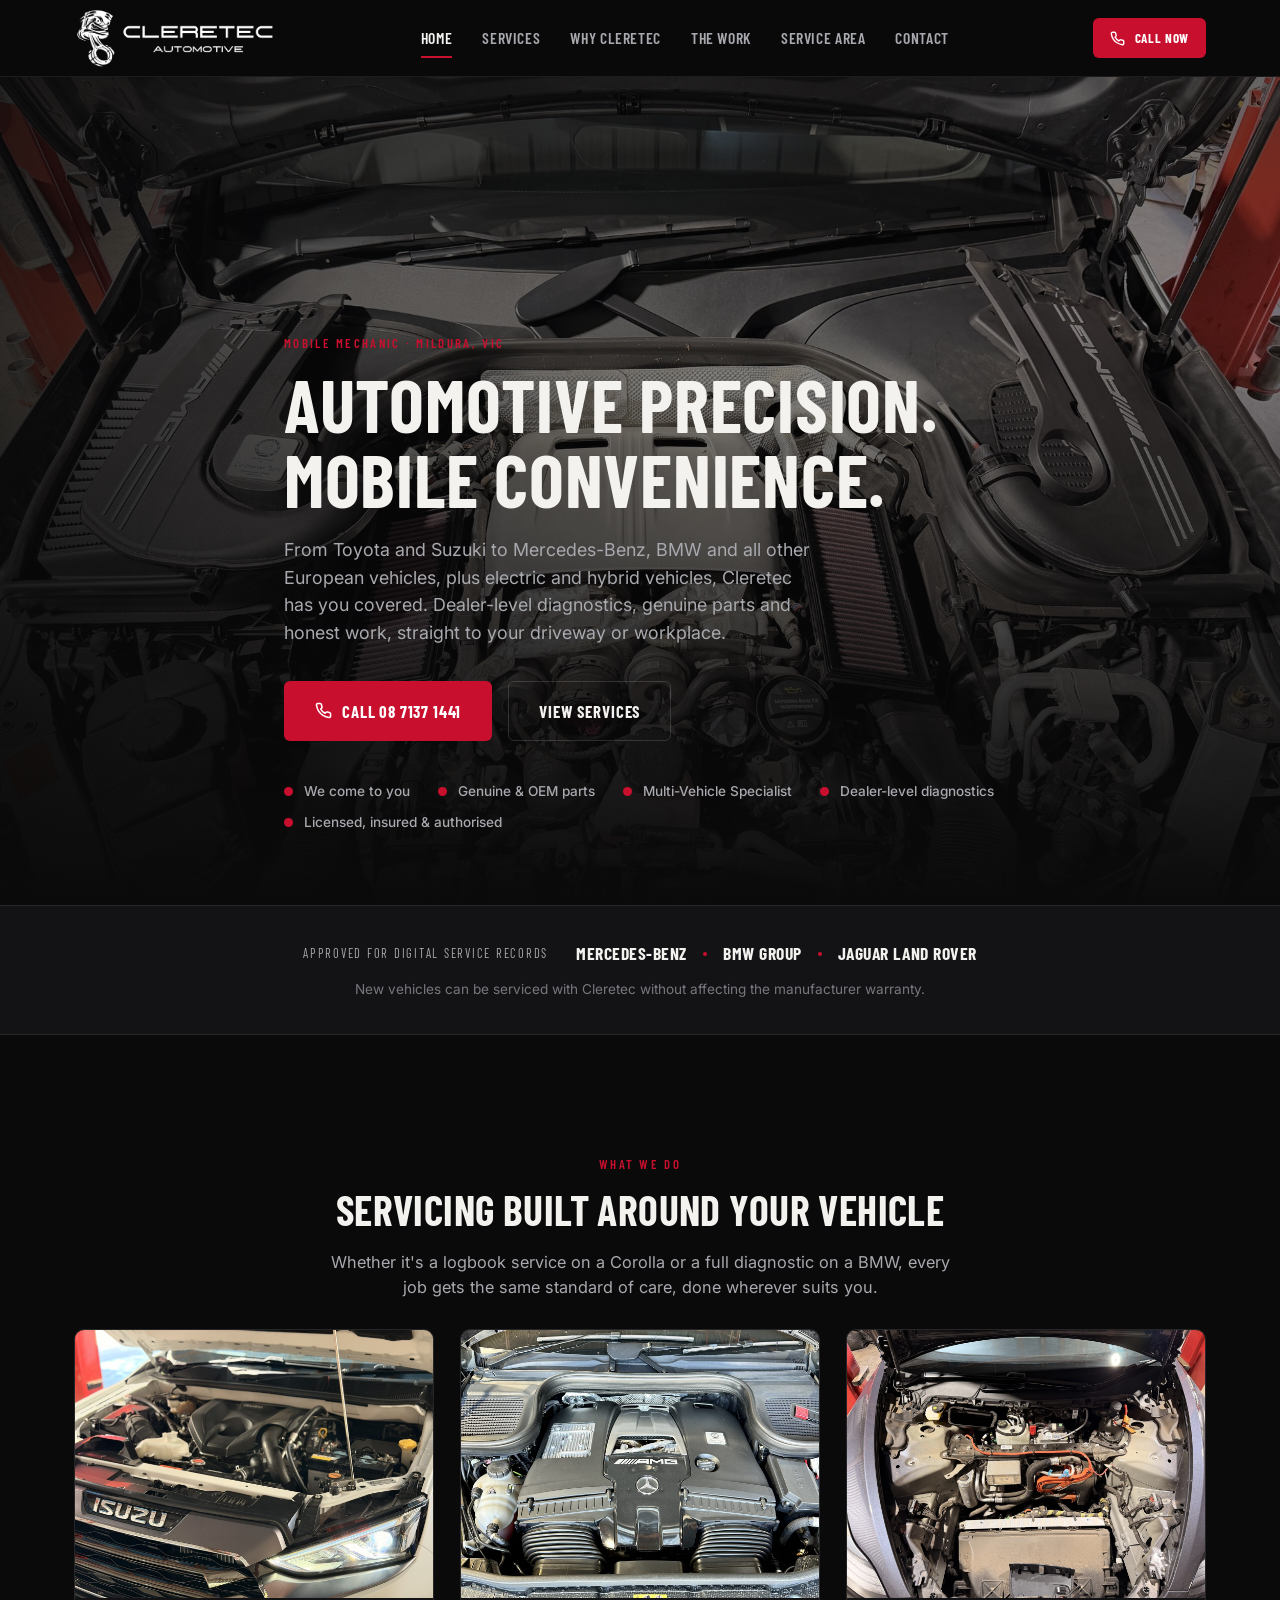
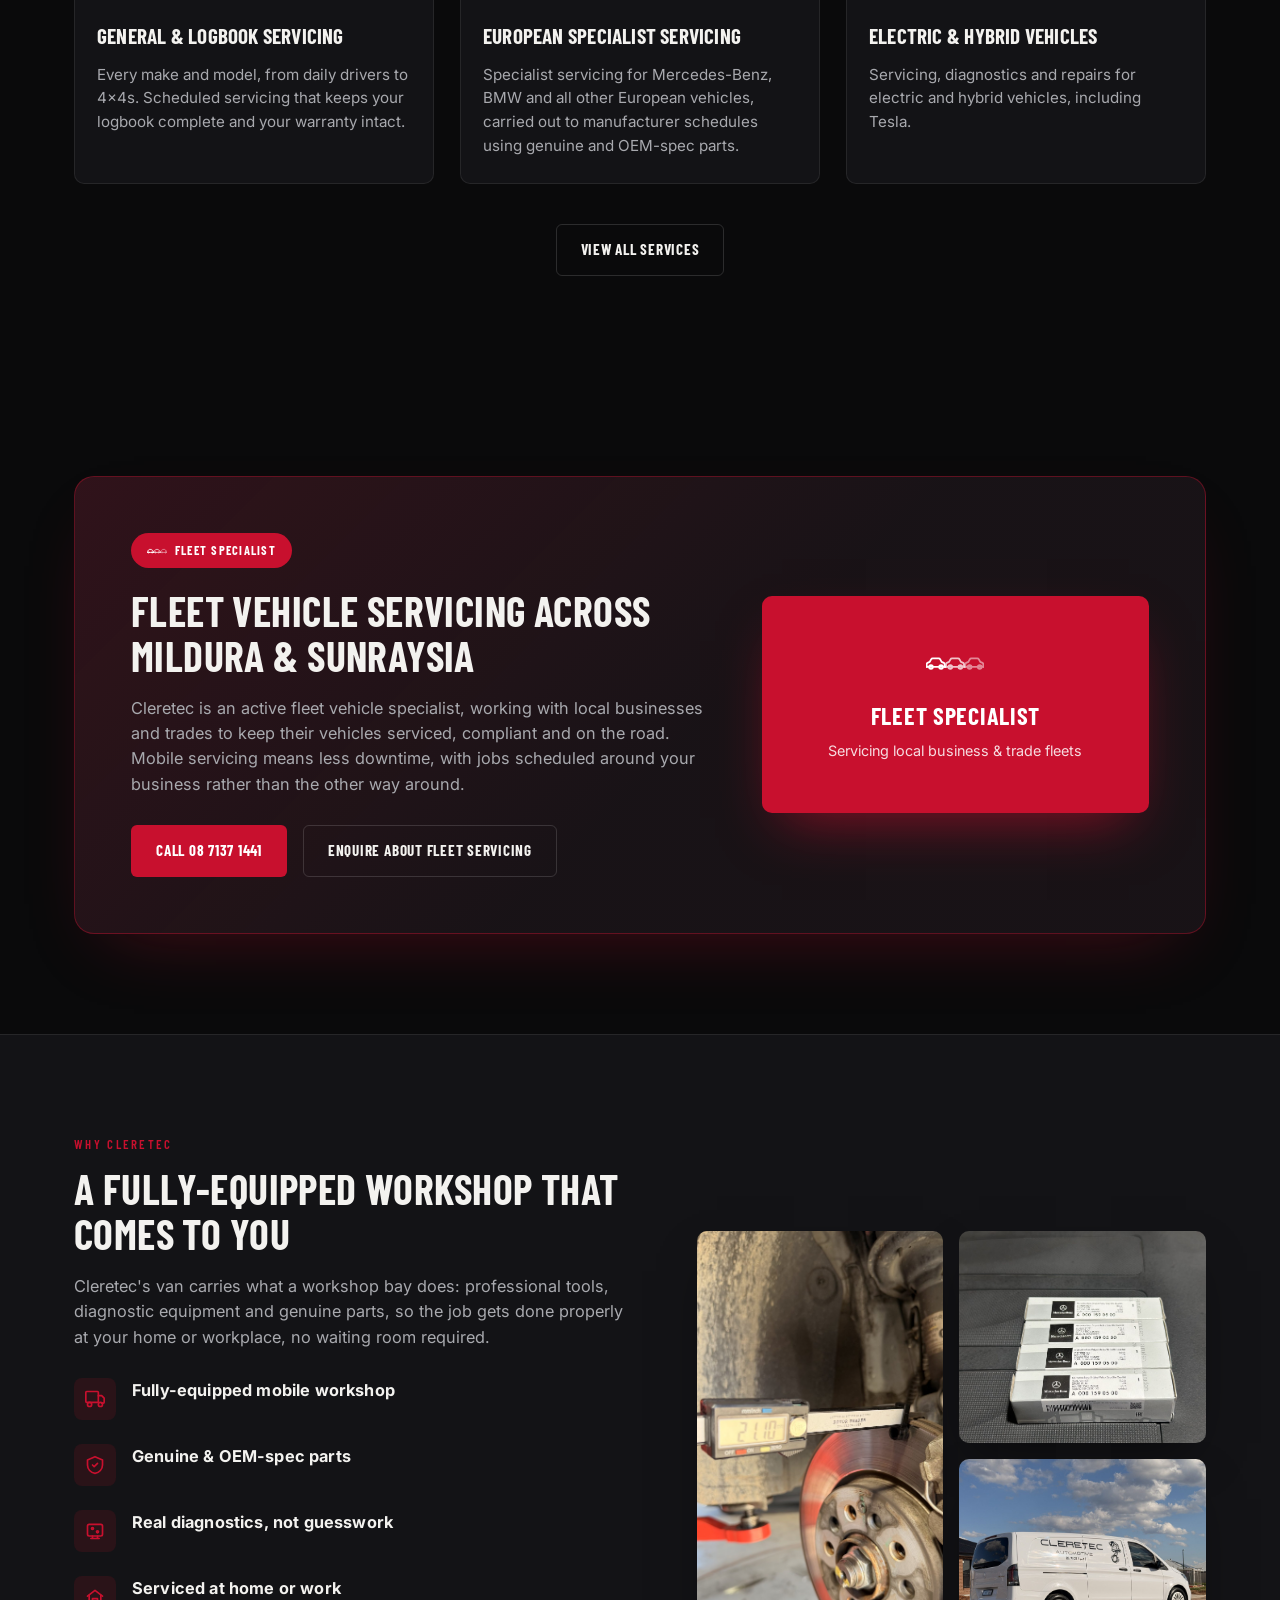
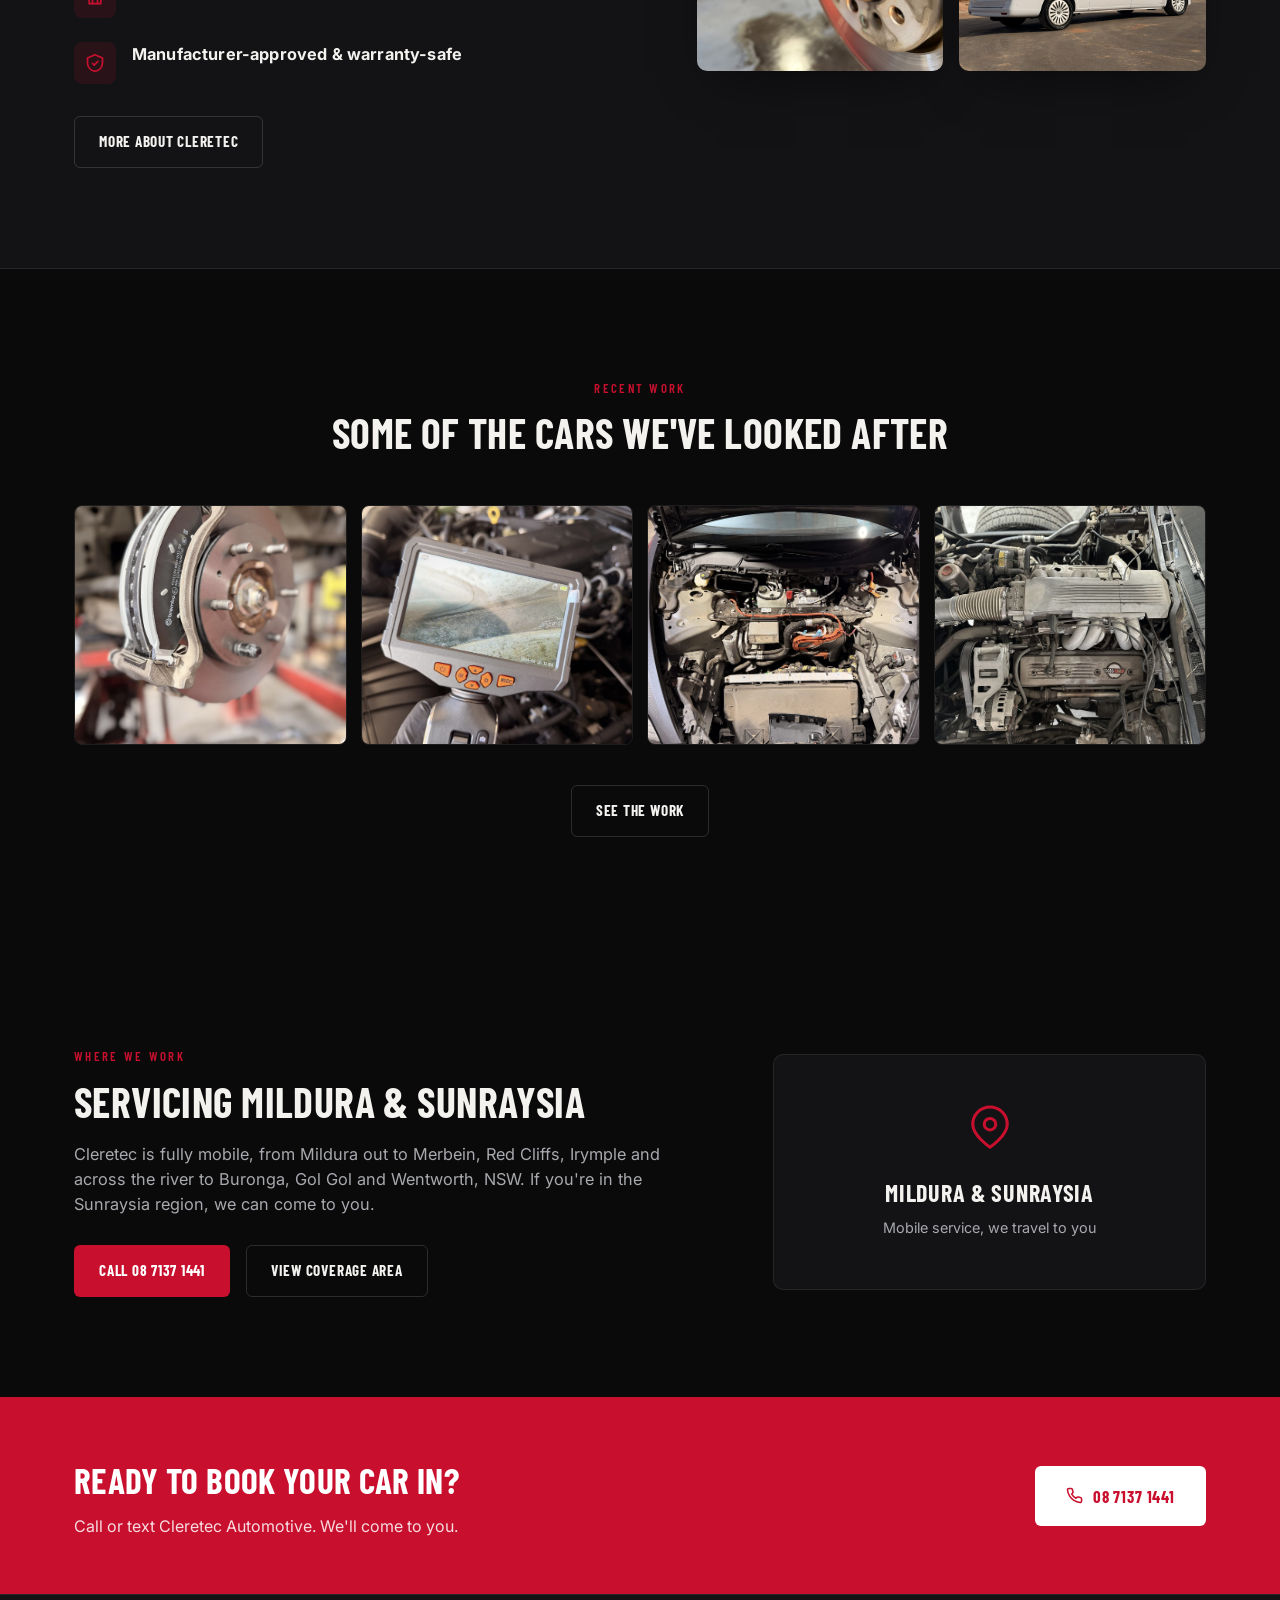
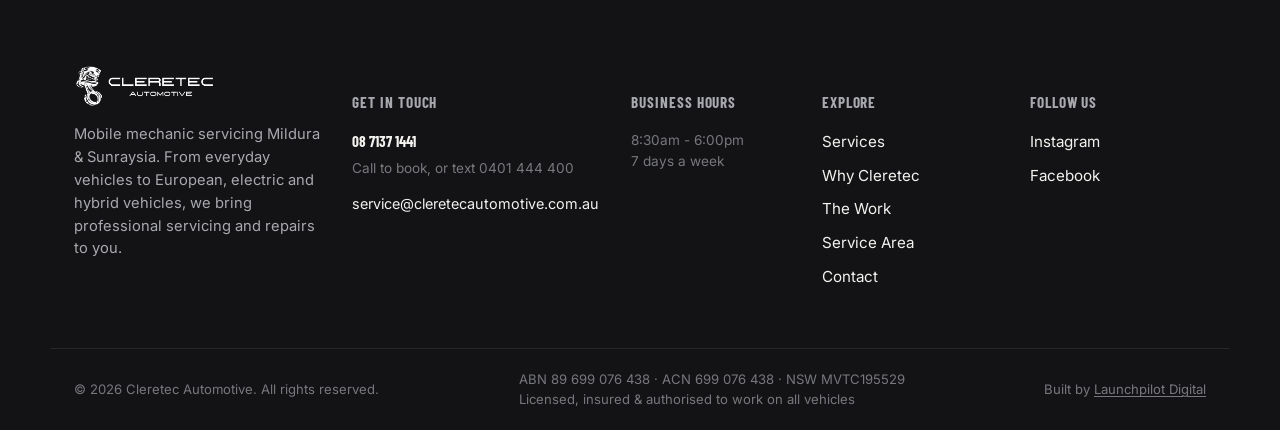
==== commit 50e46f93: "Reposition site as multi-vehicle specialist with fleet, EV and mobile/4K polish - Broaden messaging " ====
--- a/index.html
+++ b/index.html
@@ -3,8 +3,8 @@
 <head>
 <meta charset="UTF-8">
 <meta name="viewport" content="width=device-width, initial-scale=1.0">
-<title>Cleretec Automotive | Mobile Mechanic Mildura — European & General Servicing</title>
-<meta name="description" content="Cleretec Automotive is a mobile mechanic servicing Mildura &amp; the Sunraysia region — European specialists (BMW, Mercedes-Benz, Audi, VW) through to general servicing, brakes, diagnostics and batteries. We come to you.">
+<title>Cleretec Automotive | Mobile Mechanic Mildura, VIC | All Vehicles, European &amp; EV Specialists</title>
+<meta name="description" content="Cleretec Automotive is a licensed and insured mobile mechanic servicing Mildura &amp; the Sunraysia region. From everyday vehicles to Mercedes-Benz, BMW and all other European vehicles, plus electric, hybrid and fleet vehicles, we come to you.">
 <meta name="theme-color" content="#0a0a0b">
 <link rel="icon" type="image/png" sizes="32x32" href="images/favicon-32.png">
 <link rel="apple-touch-icon" sizes="180x180" href="images/favicon-180.png">
@@ -17,8 +17,8 @@
 
 <meta property="og:type" content="website">
 <meta property="og:site_name" content="Cleretec Automotive">
-<meta property="og:title" content="Cleretec Automotive | Mobile Mechanic Mildura — European & General Servicing">
-<meta property="og:description" content="Cleretec Automotive is a mobile mechanic servicing Mildura &amp; the Sunraysia region — European specialists (BMW, Mercedes-Benz, Audi, VW) through to general servicing, brakes, diagnostics and batteries. We come to you.">
+<meta property="og:title" content="Cleretec Automotive | Mobile Mechanic Mildura, VIC | All Vehicles, European &amp; EV Specialists">
+<meta property="og:description" content="Cleretec Automotive is a licensed and insured mobile mechanic servicing Mildura &amp; the Sunraysia region. From everyday vehicles to Mercedes-Benz, BMW and all other European vehicles, plus electric, hybrid and fleet vehicles, we come to you.">
 <meta property="og:url" content="https://cleretecautomotive.com.au/">
 <meta property="og:image" content="https://cleretecautomotive.com.au/images/og-image.jpg">
 <meta property="og:image:width" content="1200">
@@ -26,8 +26,8 @@
 <meta property="og:locale" content="en_AU">
 
 <meta name="twitter:card" content="summary_large_image">
-<meta name="twitter:title" content="Cleretec Automotive | Mobile Mechanic Mildura — European & General Servicing">
-<meta name="twitter:description" content="Cleretec Automotive is a mobile mechanic servicing Mildura &amp; the Sunraysia region — European specialists (BMW, Mercedes-Benz, Audi, VW) through to general servicing, brakes, diagnostics and batteries. We come to you.">
+<meta name="twitter:title" content="Cleretec Automotive | Mobile Mechanic Mildura, VIC | All Vehicles, European &amp; EV Specialists">
+<meta name="twitter:description" content="Cleretec Automotive is a licensed and insured mobile mechanic servicing Mildura &amp; the Sunraysia region. From everyday vehicles to Mercedes-Benz, BMW and all other European vehicles, plus electric, hybrid and fleet vehicles, we come to you.">
 <meta name="twitter:image" content="https://cleretecautomotive.com.au/images/og-image.jpg">
 
 <script type="application/ld+json">
@@ -41,7 +41,7 @@
   "logo": "https://cleretecautomotive.com.au/images/logo.png",
   "telephone": "+61871371441",
   "email": "service@cleretecautomotive.com.au",
-  "description": "Fully mobile mechanic based in Mildura, VIC, servicing the Sunraysia region. European specialist servicing (Mercedes-Benz, BMW, Audi, Volkswagen) through to general servicing, approved for digital service records across Mercedes-Benz, BMW Group and Jaguar Land Rover.",
+  "description": "Fully mobile, licensed and insured mechanic based in Mildura, VIC, servicing the Sunraysia region. From everyday vehicles to Mercedes-Benz, BMW and all other European vehicles, plus electric and hybrid vehicles including Tesla. Approved for digital service records across Mercedes-Benz, BMW Group and Jaguar Land Rover, and a specialist in fleet vehicle servicing.",
   "priceRange": "$$",
   "areaServed": [
     {
@@ -102,28 +102,49 @@
       "@type": "Offer",
       "itemOffered": {
         "@type": "Service",
-        "name": "Brakes & Suspension"
-      }
-    },
-    {
-      "@type": "Offer",
-      "itemOffered": {
-        "@type": "Service",
-        "name": "Diagnostics & Fault Finding"
-      }
-    },
-    {
-      "@type": "Offer",
-      "itemOffered": {
-        "@type": "Service",
-        "name": "Batteries & Electrical"
-      }
-    },
-    {
-      "@type": "Offer",
-      "itemOffered": {
-        "@type": "Service",
-        "name": "Fluids & Filters"
+        "name": "Engine & Transmission"
+      }
+    },
+    {
+      "@type": "Offer",
+      "itemOffered": {
+        "@type": "Service",
+        "name": "Electrical Repairs & Diagnostics"
+      }
+    },
+    {
+      "@type": "Offer",
+      "itemOffered": {
+        "@type": "Service",
+        "name": "Air Conditioning"
+      }
+    },
+    {
+      "@type": "Offer",
+      "itemOffered": {
+        "@type": "Service",
+        "name": "Wheels & Tyres"
+      }
+    },
+    {
+      "@type": "Offer",
+      "itemOffered": {
+        "@type": "Service",
+        "name": "Electric & Hybrid Vehicles"
+      }
+    },
+    {
+      "@type": "Offer",
+      "itemOffered": {
+        "@type": "Service",
+        "name": "Accessories & Batteries"
+      }
+    },
+    {
+      "@type": "Offer",
+      "itemOffered": {
+        "@type": "Service",
+        "name": "Fleet Vehicle Servicing"
       }
     }
   ]
@@ -183,7 +204,7 @@
     <div class="hero__content container">
       <p class="eyebrow">Mobile Mechanic · Mildura, VIC</p>
       <h1>Automotive precision.<br>Mobile convenience.</h1>
-      <p class="hero__lead">From BMW, Mercedes-Benz and Audi to your everyday daily driver — Cleretec brings dealer-level diagnostics, genuine parts and honest work straight to your driveway or workplace.</p>
+      <p class="hero__lead">From Toyota and Suzuki to Mercedes-Benz, BMW and all other European vehicles, plus electric and hybrid vehicles, Cleretec has you covered. Dealer-level diagnostics, genuine parts and honest work, straight to your driveway or workplace.</p>
       <div class="hero__actions">
         <a href="tel:0871371441" class="btn btn--primary btn--lg">
           <svg width="17" height="17" viewBox="0 0 24 24" fill="none" stroke="currentColor" stroke-width="2.2" stroke-linecap="round" stroke-linejoin="round"><path d="M22 16.92v3a2 2 0 0 1-2.18 2 19.79 19.79 0 0 1-8.63-3.07 19.5 19.5 0 0 1-6-6 19.79 19.79 0 0 1-3.07-8.67A2 2 0 0 1 4.11 2h3a2 2 0 0 1 2 1.72c.127.96.361 1.903.7 2.81a2 2 0 0 1-.45 2.11L8.09 9.91a16 16 0 0 0 6 6l1.27-1.27a2 2 0 0 1 2.11-.45c.907.339 1.85.573 2.81.7A2 2 0 0 1 22 16.92z"/></svg>
@@ -194,8 +215,9 @@
       <ul class="hero__badges">
         <li>We come to you</li>
         <li>Genuine &amp; OEM parts</li>
-        <li>European specialists</li>
+        <li>Multi-Vehicle Specialist</li>
         <li>Dealer-level diagnostics</li>
+        <li>Licensed, insured &amp; authorised</li>
       </ul>
     </div>
   </section>
@@ -216,17 +238,9 @@
     <div class="container">
       <p class="eyebrow eyebrow--center">What We Do</p>
       <h2 class="section-title">Servicing built around your vehicle</h2>
-      <p class="section-lead">Whether it's a logbook service on a Golf or a full diagnostic on an AMG, every job gets the same standard of care — done wherever suits you.</p>
+      <p class="section-lead">Whether it's a logbook service on a Corolla or a full diagnostic on a BMW, every job gets the same standard of care, done wherever suits you.</p>
 
       <div class="grid grid--services">
-
-        <article class="card">
-          <div class="card__media"><img src="images/amg-v8.jpg" alt="AMG V8 engine bay" loading="lazy"></div>
-          <div class="card__body">
-            <h3>European Specialist Servicing</h3>
-            <p>BMW, Mercedes-Benz, Audi, Volkswagen and beyond. Logbook servicing carried out to manufacturer schedules using genuine and OEM-spec parts.</p>
-          </div>
-        </article>
 
         <article class="card">
           <div class="card__media"><img src="images/isuzu-engine.jpg" alt="General servicing on a modern SUV engine bay" loading="lazy"></div>
@@ -237,17 +251,52 @@
         </article>
 
         <article class="card">
-          <div class="card__media"><img src="images/brembo-brake-bmw.jpg" alt="Brembo brake pad fitted to a BMW" loading="lazy"></div>
+          <div class="card__media"><img src="images/amg-v8.jpg" alt="AMG V8 engine bay" loading="lazy"></div>
           <div class="card__body">
-            <h3>Brakes &amp; Suspension</h3>
-            <p>Pads, rotors, calipers and suspension components measured against spec and fitted properly — not just swapped and sent.</p>
+            <h3>European Specialist Servicing</h3>
+            <p>Specialist servicing for Mercedes-Benz, BMW and all other European vehicles, carried out to manufacturer schedules using genuine and OEM-spec parts.</p>
           </div>
         </article>
 
+        <article class="card">
+          <div class="card__media"><img src="images/hybrid-hv-cables.jpg" alt="Hybrid vehicle high-voltage system" loading="lazy"></div>
+          <div class="card__body">
+            <h3>Electric &amp; Hybrid Vehicles</h3>
+            <p>Servicing, diagnostics and repairs for electric and hybrid vehicles, including Tesla.</p>
+          </div>
+        </article>
+
       </div>
 
       <div class="teaser-foot">
         <a href="services.html" class="btn btn--ghost">View All Services</a>
+      </div>
+    </div>
+  </section>
+
+  <!-- FLEET VEHICLES -->
+  <section class="fleet">
+    <div class="container">
+      <div class="fleet__panel area__grid">
+        <div>
+          <span class="fleet__tag">
+            <svg width="20" height="10" viewBox="0 0 42 20" fill="none" stroke="currentColor" stroke-width="1.8" stroke-linecap="round" stroke-linejoin="round"><path d="M0.5 15V13a1 1 0 0 1 .6-.9l1.6-.7 1-1.9A1.3 1.3 0 0 1 4.85 8.8h4.3a1.3 1.3 0 0 1 1.15.7l1 1.9 1.6.7a1 1 0 0 1 .6.9v2"/><path d="M0.5 15h13.5"/><circle cx="3.6" cy="15" r="1.35"/><circle cx="10.9" cy="15" r="1.35"/><g transform="translate(14,0)" opacity="0.75"><path d="M0.5 15V13a1 1 0 0 1 .6-.9l1.6-.7 1-1.9A1.3 1.3 0 0 1 4.85 8.8h4.3a1.3 1.3 0 0 1 1.15.7l1 1.9 1.6.7a1 1 0 0 1 .6.9v2"/><path d="M0.5 15h13.5"/><circle cx="3.6" cy="15" r="1.35"/><circle cx="10.9" cy="15" r="1.35"/></g><g transform="translate(28,0)" opacity="0.5"><path d="M0.5 15V13a1 1 0 0 1 .6-.9l1.6-.7 1-1.9A1.3 1.3 0 0 1 4.85 8.8h4.3a1.3 1.3 0 0 1 1.15.7l1 1.9 1.6.7a1 1 0 0 1 .6.9v2"/><path d="M0.5 15h13.5"/><circle cx="3.6" cy="15" r="1.35"/><circle cx="10.9" cy="15" r="1.35"/></g></svg>
+            Fleet Specialist
+          </span>
+          <h2 class="section-title">Fleet vehicle servicing across Mildura &amp; Sunraysia</h2>
+          <p class="section-lead">Cleretec is an active fleet vehicle specialist, working with local businesses and trades to keep their vehicles serviced, compliant and on the road. Mobile servicing means less downtime, with jobs scheduled around your business rather than the other way around.</p>
+          <div class="hero__actions" style="margin-bottom:0;">
+            <a href="tel:0871371441" class="btn btn--primary">
+              Call 08 7137 1441
+            </a>
+            <a href="contact.html" class="btn btn--ghost">Enquire About Fleet Servicing</a>
+          </div>
+        </div>
+        <div class="fleet__badge">
+          <svg width="58" height="28" viewBox="0 0 42 20" fill="none" stroke="currentColor" stroke-width="1.3" stroke-linecap="round" stroke-linejoin="round"><path d="M0.5 15V13a1 1 0 0 1 .6-.9l1.6-.7 1-1.9A1.3 1.3 0 0 1 4.85 8.8h4.3a1.3 1.3 0 0 1 1.15.7l1 1.9 1.6.7a1 1 0 0 1 .6.9v2"/><path d="M0.5 15h13.5"/><circle cx="3.6" cy="15" r="1.35"/><circle cx="10.9" cy="15" r="1.35"/><g transform="translate(14,0)" opacity="0.75"><path d="M0.5 15V13a1 1 0 0 1 .6-.9l1.6-.7 1-1.9A1.3 1.3 0 0 1 4.85 8.8h4.3a1.3 1.3 0 0 1 1.15.7l1 1.9 1.6.7a1 1 0 0 1 .6.9v2"/><path d="M0.5 15h13.5"/><circle cx="3.6" cy="15" r="1.35"/><circle cx="10.9" cy="15" r="1.35"/></g><g transform="translate(28,0)" opacity="0.5"><path d="M0.5 15V13a1 1 0 0 1 .6-.9l1.6-.7 1-1.9A1.3 1.3 0 0 1 4.85 8.8h4.3a1.3 1.3 0 0 1 1.15.7l1 1.9 1.6.7a1 1 0 0 1 .6.9v2"/><path d="M0.5 15h13.5"/><circle cx="3.6" cy="15" r="1.35"/><circle cx="10.9" cy="15" r="1.35"/></g></svg>
+          <p>Fleet Specialist</p>
+          <span>Servicing local business &amp; trade fleets</span>
+        </div>
       </div>
     </div>
   </section>
@@ -258,7 +307,7 @@
       <div class="why__text">
         <p class="eyebrow">Why Cleretec</p>
         <h2 class="section-title">A fully-equipped workshop that comes to you</h2>
-        <p class="section-lead">Cleretec's van carries what a workshop bay does — professional tools, diagnostic equipment and genuine parts — so the job gets done properly at your home or workplace, no waiting room required.</p>
+        <p class="section-lead">Cleretec's van carries what a workshop bay does: professional tools, diagnostic equipment and genuine parts, so the job gets done properly at your home or workplace, no waiting room required.</p>
 
         <ul class="why__list">
           <li>
@@ -331,7 +380,7 @@
       <div>
         <p class="eyebrow">Where We Work</p>
         <h2 class="section-title">Servicing Mildura &amp; Sunraysia</h2>
-        <p class="section-lead">Cleretec is fully mobile — from Mildura out to Merbein, Red Cliffs, Irymple and across the river to Buronga, Gol Gol and Wentworth, NSW. If you're in the Sunraysia region, we can come to you.</p>
+        <p class="section-lead">Cleretec is fully mobile, from Mildura out to Merbein, Red Cliffs, Irymple and across the river to Buronga, Gol Gol and Wentworth, NSW. If you're in the Sunraysia region, we can come to you.</p>
         <div class="hero__actions" style="margin-bottom:0;">
           <a href="tel:0871371441" class="btn btn--primary">
             Call 08 7137 1441
@@ -342,7 +391,7 @@
       <div class="area__badge">
         <svg width="46" height="46" viewBox="0 0 24 24" fill="none" stroke="currentColor" stroke-width="1.6" stroke-linecap="round" stroke-linejoin="round"><path d="M21 10c0 6-9 12-9 12s-9-6-9-12a9 9 0 0 1 18 0Z"/><circle cx="12" cy="10" r="3"/></svg>
         <p>Mildura &amp; Sunraysia</p>
-        <span>Mobile service — we travel to you</span>
+        <span>Mobile service, we travel to you</span>
       </div>
     </div>
   </section>
@@ -350,7 +399,7 @@
     <div class="container cta-banner__inner">
       <div>
         <h2>Ready to book your car in?</h2>
-        <p>Call or text Cleretec Automotive — we'll come to you.</p>
+        <p>Call or text Cleretec Automotive. We'll come to you.</p>
       </div>
       <a href="tel:0871371441" class="btn btn--primary btn--lg">
         <svg width="17" height="17" viewBox="0 0 24 24" fill="none" stroke="currentColor" stroke-width="2.2" stroke-linecap="round" stroke-linejoin="round"><path d="M22 16.92v3a2 2 0 0 1-2.18 2 19.79 19.79 0 0 1-8.63-3.07 19.5 19.5 0 0 1-6-6 19.79 19.79 0 0 1-3.07-8.67A2 2 0 0 1 4.11 2h3a2 2 0 0 1 2 1.72c.127.96.361 1.903.7 2.81a2 2 0 0 1-.45 2.11L8.09 9.91a16 16 0 0 0 6 6l1.27-1.27a2 2 0 0 1 2.11-.45c.907.339 1.85.573 2.81.7A2 2 0 0 1 22 16.92z"/></svg>
@@ -364,14 +413,19 @@
   <div class="container footer__inner">
     <div class="footer__brand">
       <img src="images/logo.png" alt="Cleretec Automotive" class="footer__logo">
-      <p>Mobile mechanic servicing Mildura &amp; Sunraysia. European specialists through to general servicing — we come to you.</p>
+      <p>Mobile mechanic servicing Mildura &amp; Sunraysia. From everyday vehicles to European, electric and hybrid vehicles, we bring professional servicing and repairs to you.</p>
     </div>
 
     <div class="footer__col">
       <h5>Get In Touch</h5>
       <a href="tel:0871371441" class="footer__phone">08 7137 1441</a>
-      <p class="footer__note">Call or text to book</p>
+      <p class="footer__note">Call to book, or text 0401 444 400</p>
       <a href="mailto:service@cleretecautomotive.com.au" class="footer__email">service@cleretecautomotive.com.au</a>
+    </div>
+
+    <div class="footer__col">
+      <h5>Business Hours</h5>
+      <p class="footer__note">8:30am - 6:00pm<br>7 days a week</p>
     </div>
 
     <div class="footer__col">
@@ -382,10 +436,16 @@
       <a href="service-area.html">Service Area</a>
       <a href="contact.html">Contact</a>
     </div>
+
+    <div class="footer__col">
+      <h5>Follow Us</h5>
+      <a href="https://www.instagram.com/cleretec/" target="_blank" rel="noopener">Instagram</a>
+      <a href="https://www.facebook.com/people/Cleretec-Automotive/61591889998039/" target="_blank" rel="noopener">Facebook</a>
+    </div>
   </div>
   <div class="footer__bottom container">
     <p>&copy; <span id="year"></span> Cleretec Automotive. All rights reserved.</p>
-    <p class="footer__legal">ABN 89 699 076 438 &middot; ACN 699 076 438 &middot; NSW MVTC195529</p>
+    <p class="footer__legal">ABN 89 699 076 438 &middot; ACN 699 076 438 &middot; NSW MVTC195529<br>Licensed, insured &amp; authorised to work on all vehicles</p>
     <p class="footer__credit">Built by <a href="https://launchpilotdigital.com.au" target="_blank" rel="noopener">Launchpilot Digital</a></p>
   </div>
 </footer>
--- a/css/styles.css
+++ b/css/styles.css
@@ -178,14 +178,14 @@
 .site-header__inner {
   max-width: var(--container);
   margin: 0 auto;
-  padding: 12px 24px;
+  padding: 8px 24px;
   display: flex;
   align-items: center;
   justify-content: space-between;
   gap: 20px;
 }
 
-.brand__logo { height: 40px; width: auto; }
+.brand__logo { height: 60px; width: auto; }
 
 .nav {
   display: flex;
@@ -355,7 +355,8 @@
 .page-hero__content {
   position: relative;
   z-index: 1;
-  padding: 90px 0 44px;
+  padding-top: 90px;
+  padding-bottom: 44px;
 }
 .page-hero .eyebrow { margin-bottom: 10px; }
 .page-hero h1 {
@@ -613,6 +614,57 @@
   font-size: 0.9rem;
 }
 
+/* ---------------- Fleet vehicles (highlighted) ---------------- */
+.fleet { padding: 100px 0; }
+.fleet__panel {
+  background:
+    linear-gradient(135deg, rgba(200,16,46,0.16) 0%, rgba(200,16,46,0.03) 55%),
+    var(--bg-alt);
+  border: 1px solid rgba(200,16,46,0.4);
+  border-radius: 20px;
+  padding: 56px;
+  box-shadow: 0 30px 70px -35px rgba(200,16,46,0.35);
+}
+.fleet__tag {
+  display: inline-flex;
+  align-items: center;
+  gap: 8px;
+  background: var(--accent);
+  color: #fff;
+  font-family: var(--ff-head);
+  text-transform: uppercase;
+  letter-spacing: 0.1em;
+  font-size: 0.78rem;
+  font-weight: 700;
+  padding: 8px 16px;
+  border-radius: 999px;
+  margin-bottom: 20px;
+}
+.fleet__tag svg { flex-shrink: 0; }
+.fleet__badge {
+  background: var(--accent);
+  border: none;
+  border-radius: var(--radius);
+  padding: 50px 30px;
+  text-align: center;
+  color: #fff;
+  box-shadow: 0 25px 55px -20px rgba(200,16,46,0.65);
+}
+.fleet__badge svg { color: #fff; margin-bottom: 16px; }
+.fleet__badge p {
+  font-family: var(--ff-head);
+  text-transform: uppercase;
+  font-size: 1.5rem;
+  font-weight: 700;
+  letter-spacing: 0.03em;
+}
+.fleet__badge span {
+  display: block;
+  margin-top: 6px;
+  color: rgba(255,255,255,0.85);
+  font-size: 0.9rem;
+}
+
 /* ---------------- Why: secondary strip ---------------- */
 .why-strip {
   padding: 100px 0;
@@ -646,6 +698,13 @@
   padding: 110px 0 120px;
   text-align: center;
 }
+.contact-block__phones {
+  display: flex;
+  flex-direction: column;
+  align-items: center;
+  gap: 6px;
+  margin: 20px 0 10px;
+}
 .contact-block__phone {
   display: inline-flex;
   align-items: center;
@@ -654,7 +713,6 @@
   font-size: clamp(2.4rem, 7vw, 4rem);
   font-weight: 700;
   color: var(--text);
-  margin: 20px 0 10px;
 }
 .contact-block__phone svg { color: var(--accent); flex-shrink: 0; }
 .contact-block__note {
@@ -670,9 +728,9 @@
 }
 .contact-info {
   display: grid;
-  grid-template-columns: repeat(3, 1fr);
+  grid-template-columns: repeat(4, 1fr);
   gap: 20px;
-  max-width: 900px;
+  max-width: 1100px;
   margin: 0 auto;
 }
 .contact-info div {
@@ -727,8 +785,8 @@
 }
 .footer__inner {
   display: grid;
-  grid-template-columns: 1.6fr 1fr 1fr;
-  gap: 40px;
+  grid-template-columns: 1.4fr 1fr 0.9fr 1fr 1fr;
+  gap: 32px;
   padding-bottom: 50px;
 }
 .footer__logo { height: 42px; width: auto; margin-bottom: 16px; }
@@ -807,15 +865,14 @@
   .footer__brand { grid-column: 1 / -1; }
   .area-cards { grid-template-columns: repeat(2, 1fr); }
   .why-strip__grid { grid-template-columns: 1fr 1fr; }
-  .contact-info { grid-template-columns: 1fr; }
-}
-
-@media (max-width: 760px) {
-  .brands-strip__names { gap: 10px 14px; font-size: 0.95rem; }
-
+  .contact-info { grid-template-columns: 1fr 1fr; }
+  .fleet__panel { padding: 40px 28px; }
+}
+
+@media (max-width: 1022px) {
   .nav {
     position: fixed;
-    top: 65px;
+    top: 77px;
     left: 0;
     right: 0;
     background: var(--bg);
@@ -840,6 +897,10 @@
   }
   .nav-toggle { display: flex; }
   .header__actions .btn--sm { display: none; }
+}
+
+@media (max-width: 760px) {
+  .brands-strip__names { gap: 10px 14px; font-size: 0.95rem; }
 
   .hero { min-height: 100vh; }
   .hero__actions { flex-direction: column; align-items: stretch; }
@@ -865,3 +926,19 @@
   .contact-block__actions { flex-direction: column; align-items: stretch; }
   .contact-block__actions .btn { justify-content: center; }
 }
+
+/* ---------------- Large / 4K screens ---------------- */
+@media (min-width: 1600px) {
+  :root { --container: 1360px; }
+  html { font-size: 17.5px; }
+}
+
+@media (min-width: 2200px) {
+  :root { --container: 1640px; }
+  html { font-size: 20px; }
+}
+
+@media (min-width: 3000px) {
+  :root { --container: 1960px; }
+  html { font-size: 23px; }
+}
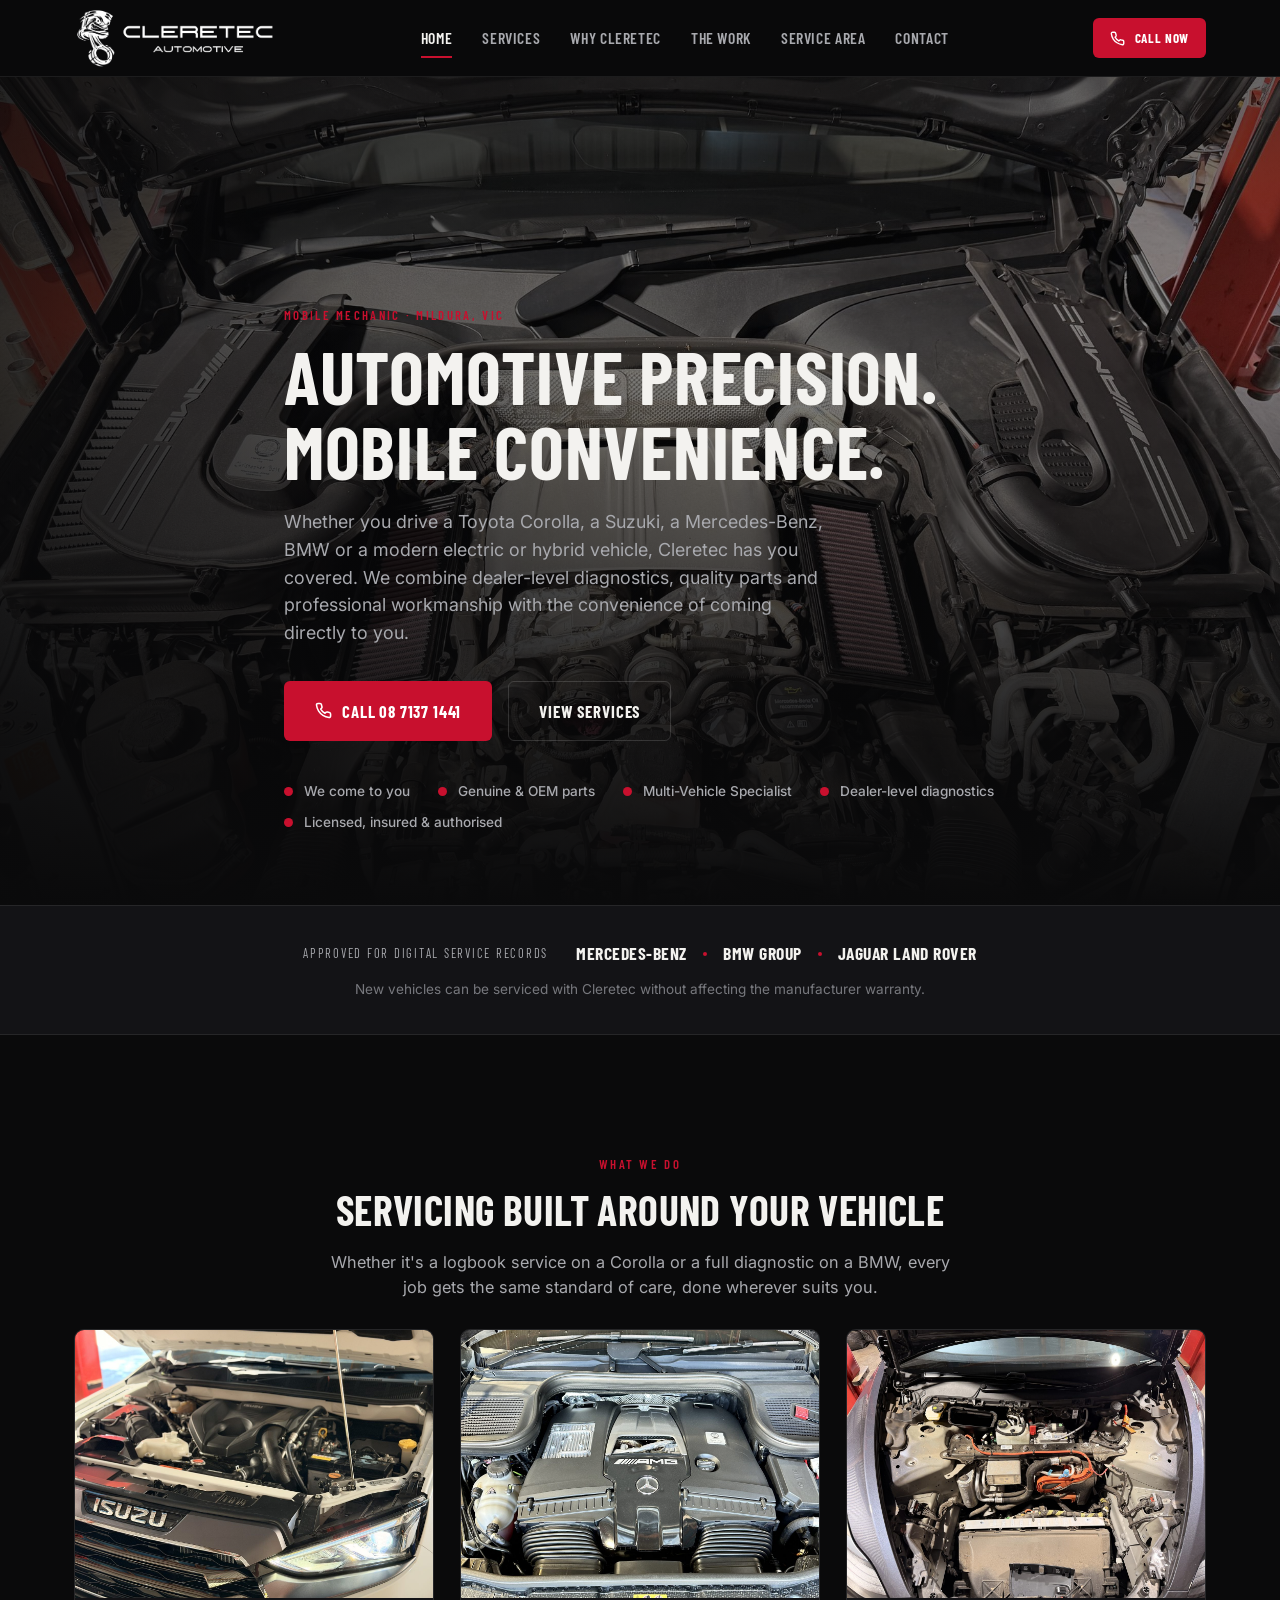
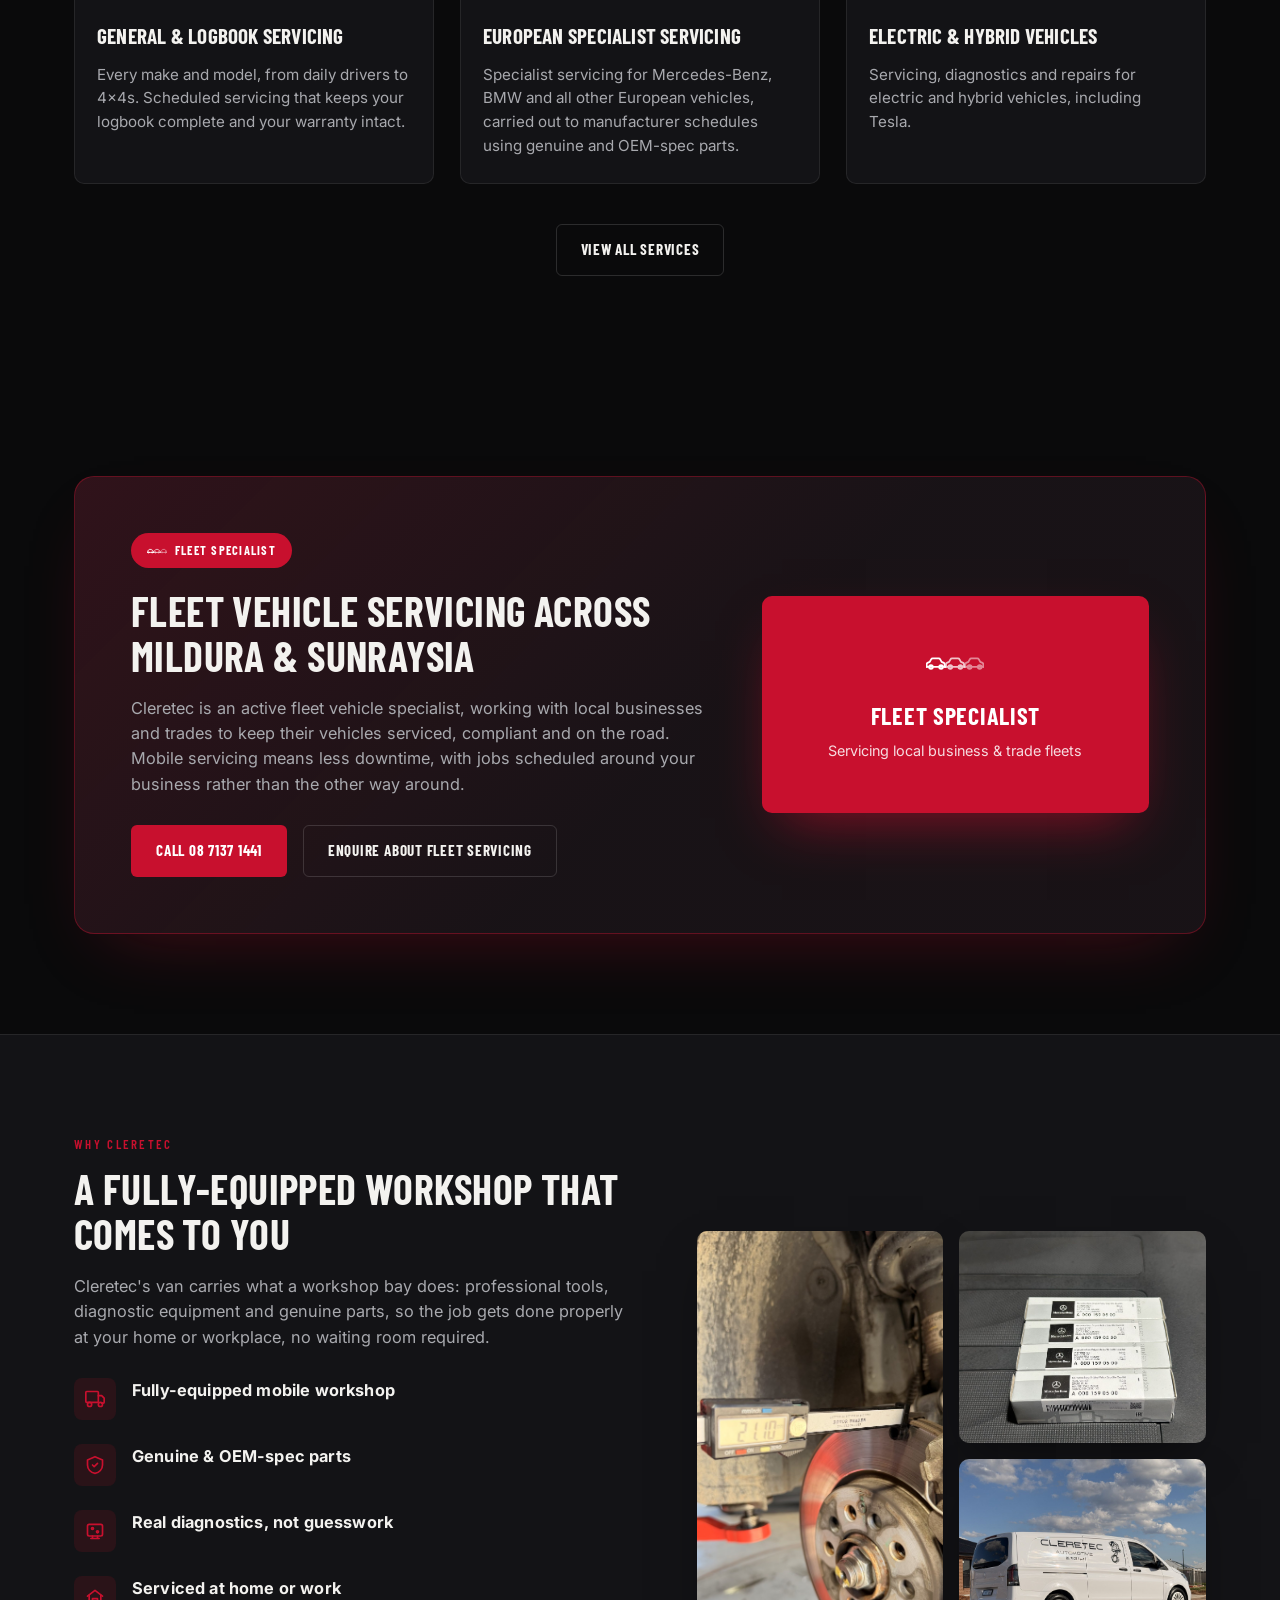
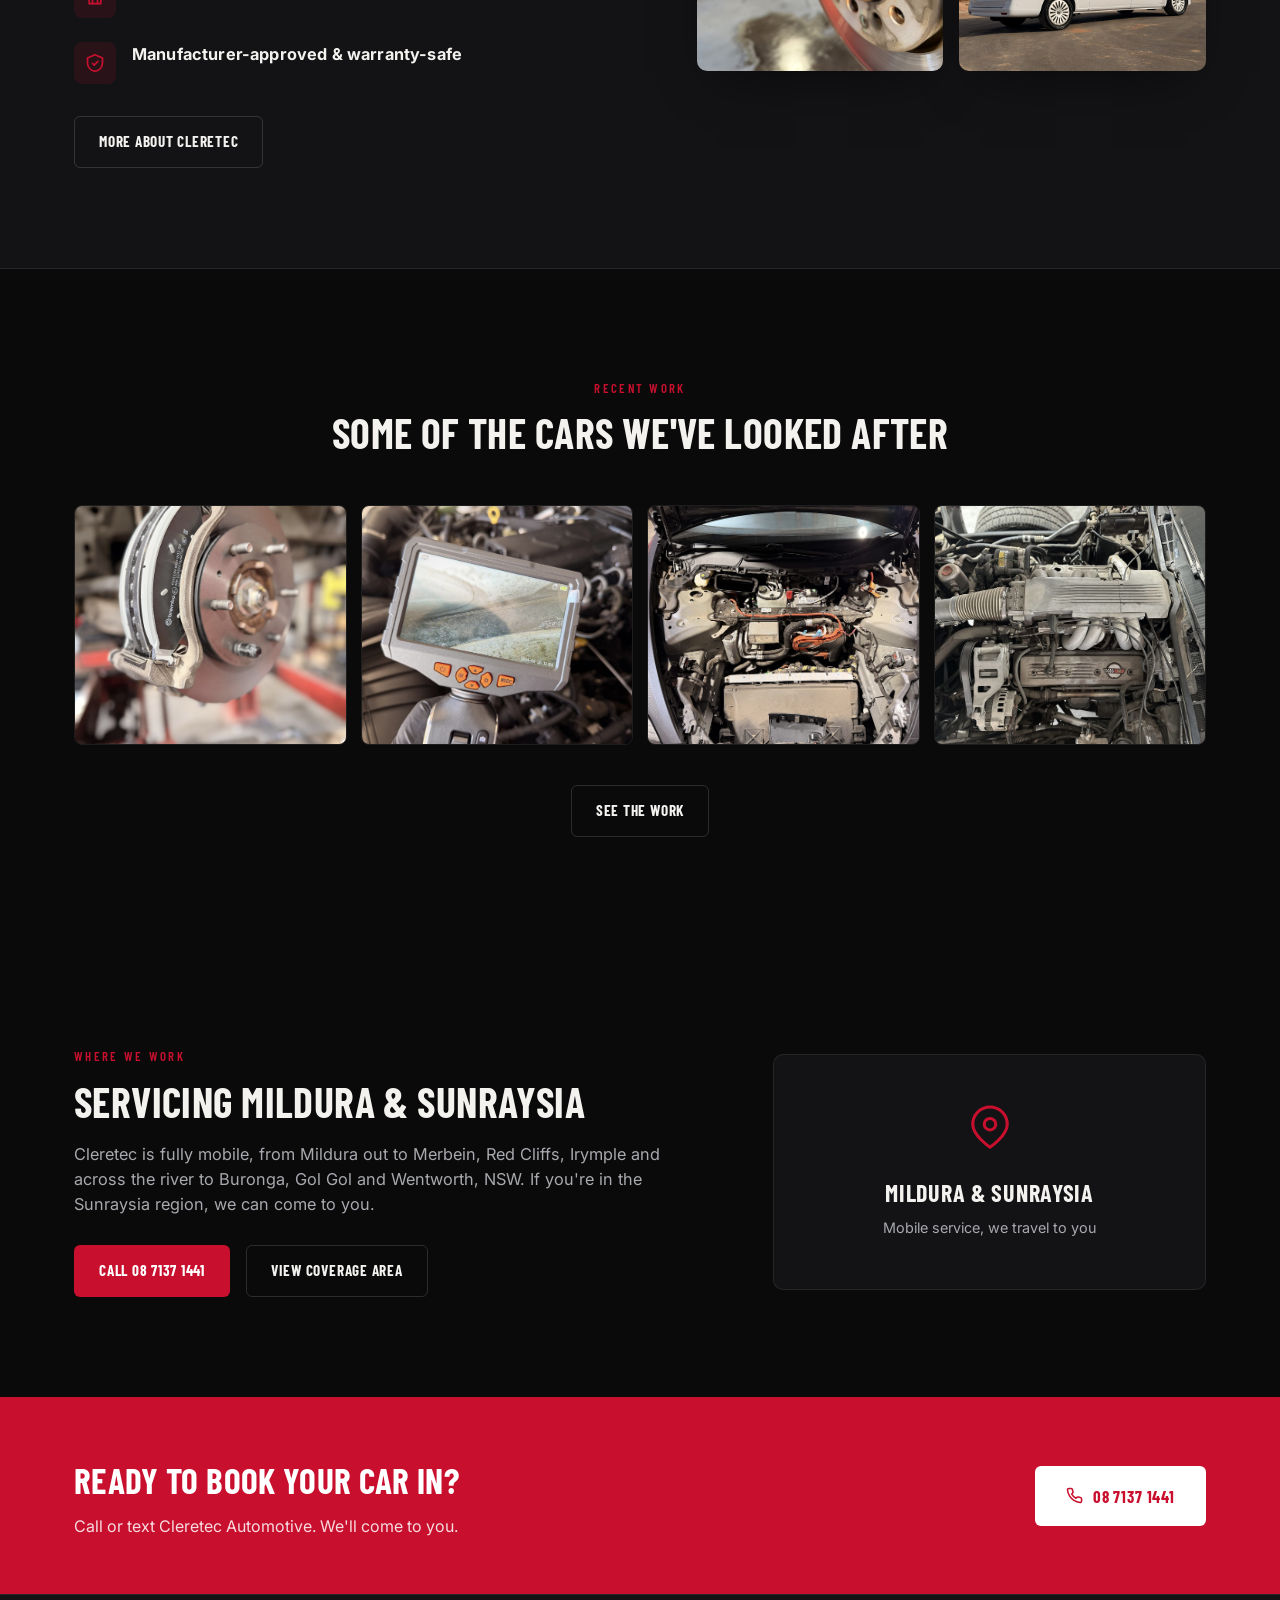
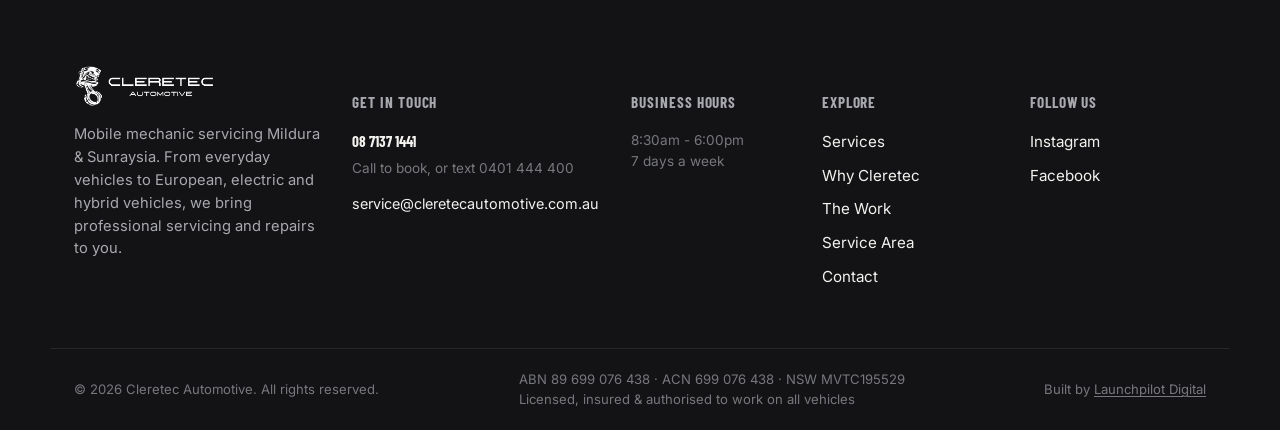
==== commit 53f48867: "Update hero copy with client-approved wording" ====
--- a/index.html
+++ b/index.html
@@ -204,7 +204,7 @@
     <div class="hero__content container">
       <p class="eyebrow">Mobile Mechanic · Mildura, VIC</p>
       <h1>Automotive precision.<br>Mobile convenience.</h1>
-      <p class="hero__lead">From Toyota and Suzuki to Mercedes-Benz, BMW and all other European vehicles, plus electric and hybrid vehicles, Cleretec has you covered. Dealer-level diagnostics, genuine parts and honest work, straight to your driveway or workplace.</p>
+      <p class="hero__lead">Whether you drive a Toyota Corolla, a Suzuki, a Mercedes-Benz, BMW or a modern electric or hybrid vehicle, Cleretec has you covered. We combine dealer-level diagnostics, quality parts and professional workmanship with the convenience of coming directly to you.</p>
       <div class="hero__actions">
         <a href="tel:0871371441" class="btn btn--primary btn--lg">
           <svg width="17" height="17" viewBox="0 0 24 24" fill="none" stroke="currentColor" stroke-width="2.2" stroke-linecap="round" stroke-linejoin="round"><path d="M22 16.92v3a2 2 0 0 1-2.18 2 19.79 19.79 0 0 1-8.63-3.07 19.5 19.5 0 0 1-6-6 19.79 19.79 0 0 1-3.07-8.67A2 2 0 0 1 4.11 2h3a2 2 0 0 1 2 1.72c.127.96.361 1.903.7 2.81a2 2 0 0 1-.45 2.11L8.09 9.91a16 16 0 0 0 6 6l1.27-1.27a2 2 0 0 1 2.11-.45c.907.339 1.85.573 2.81.7A2 2 0 0 1 22 16.92z"/></svg>
